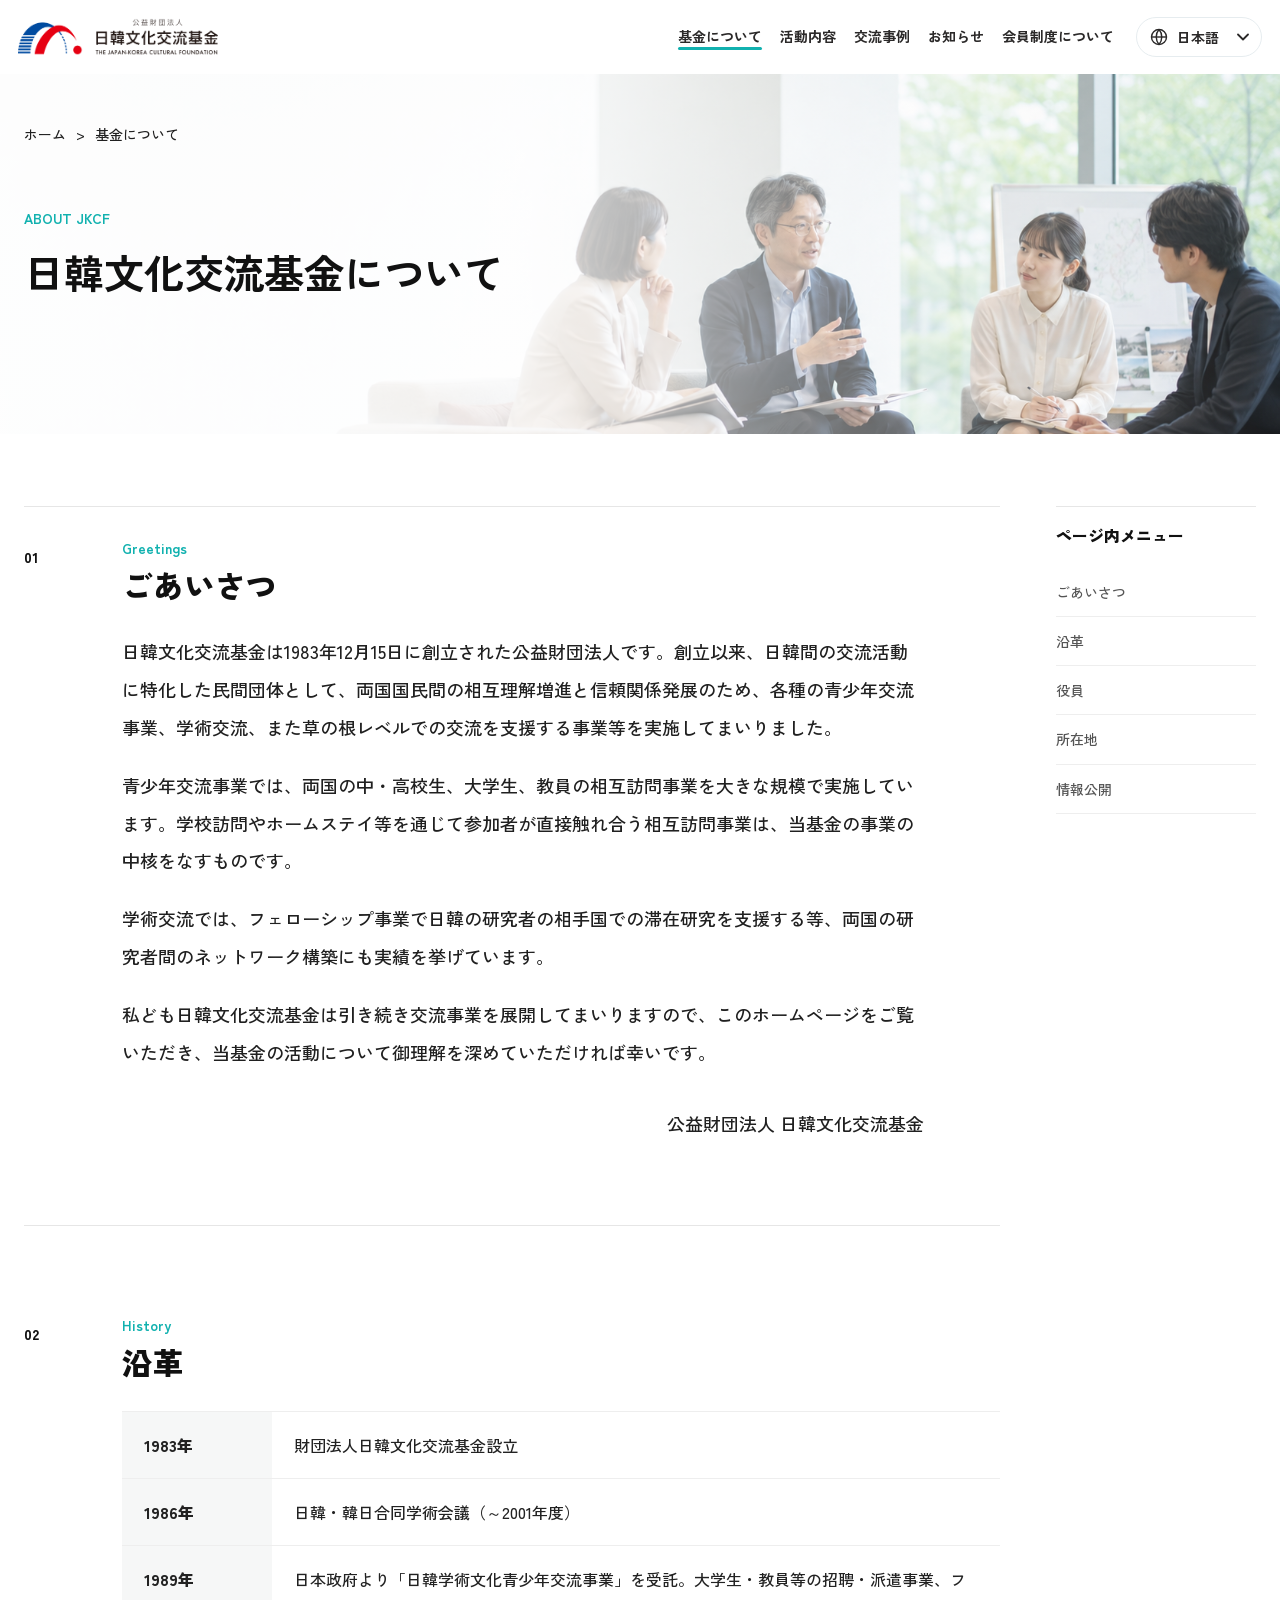
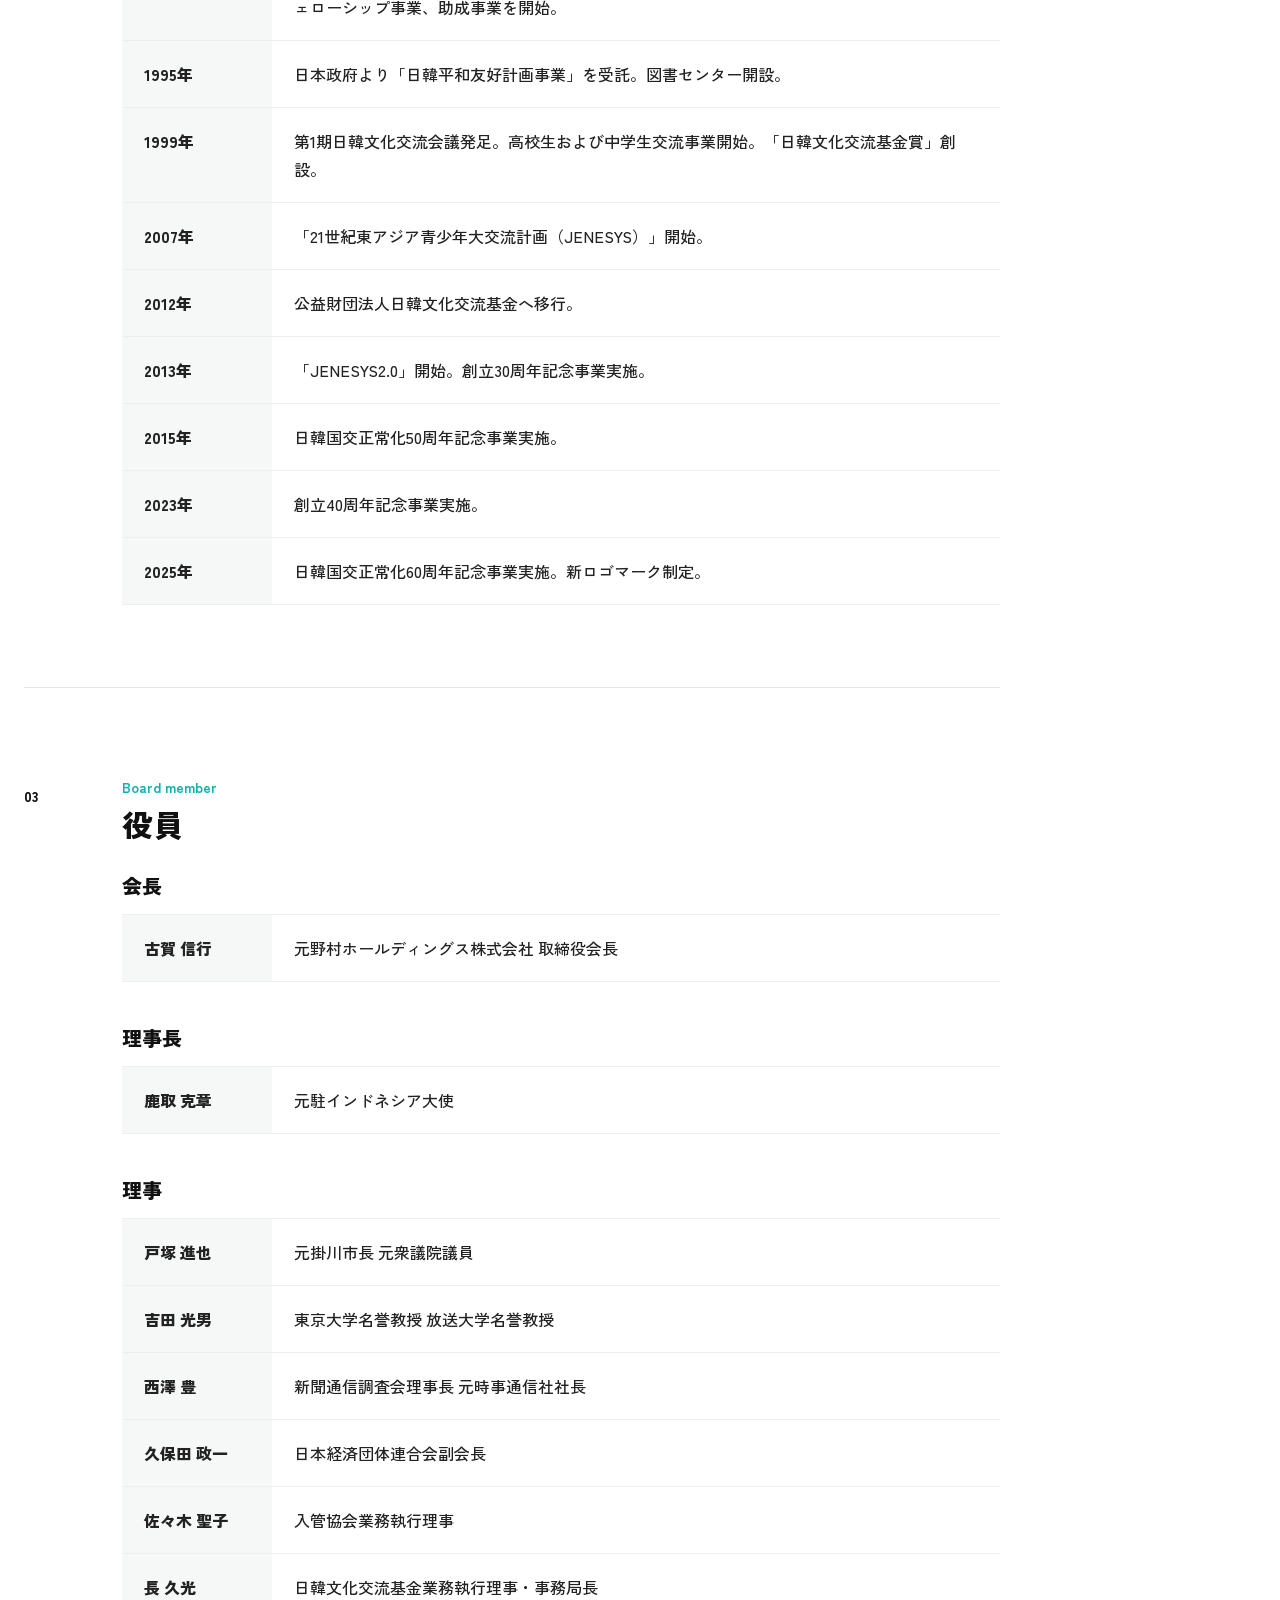
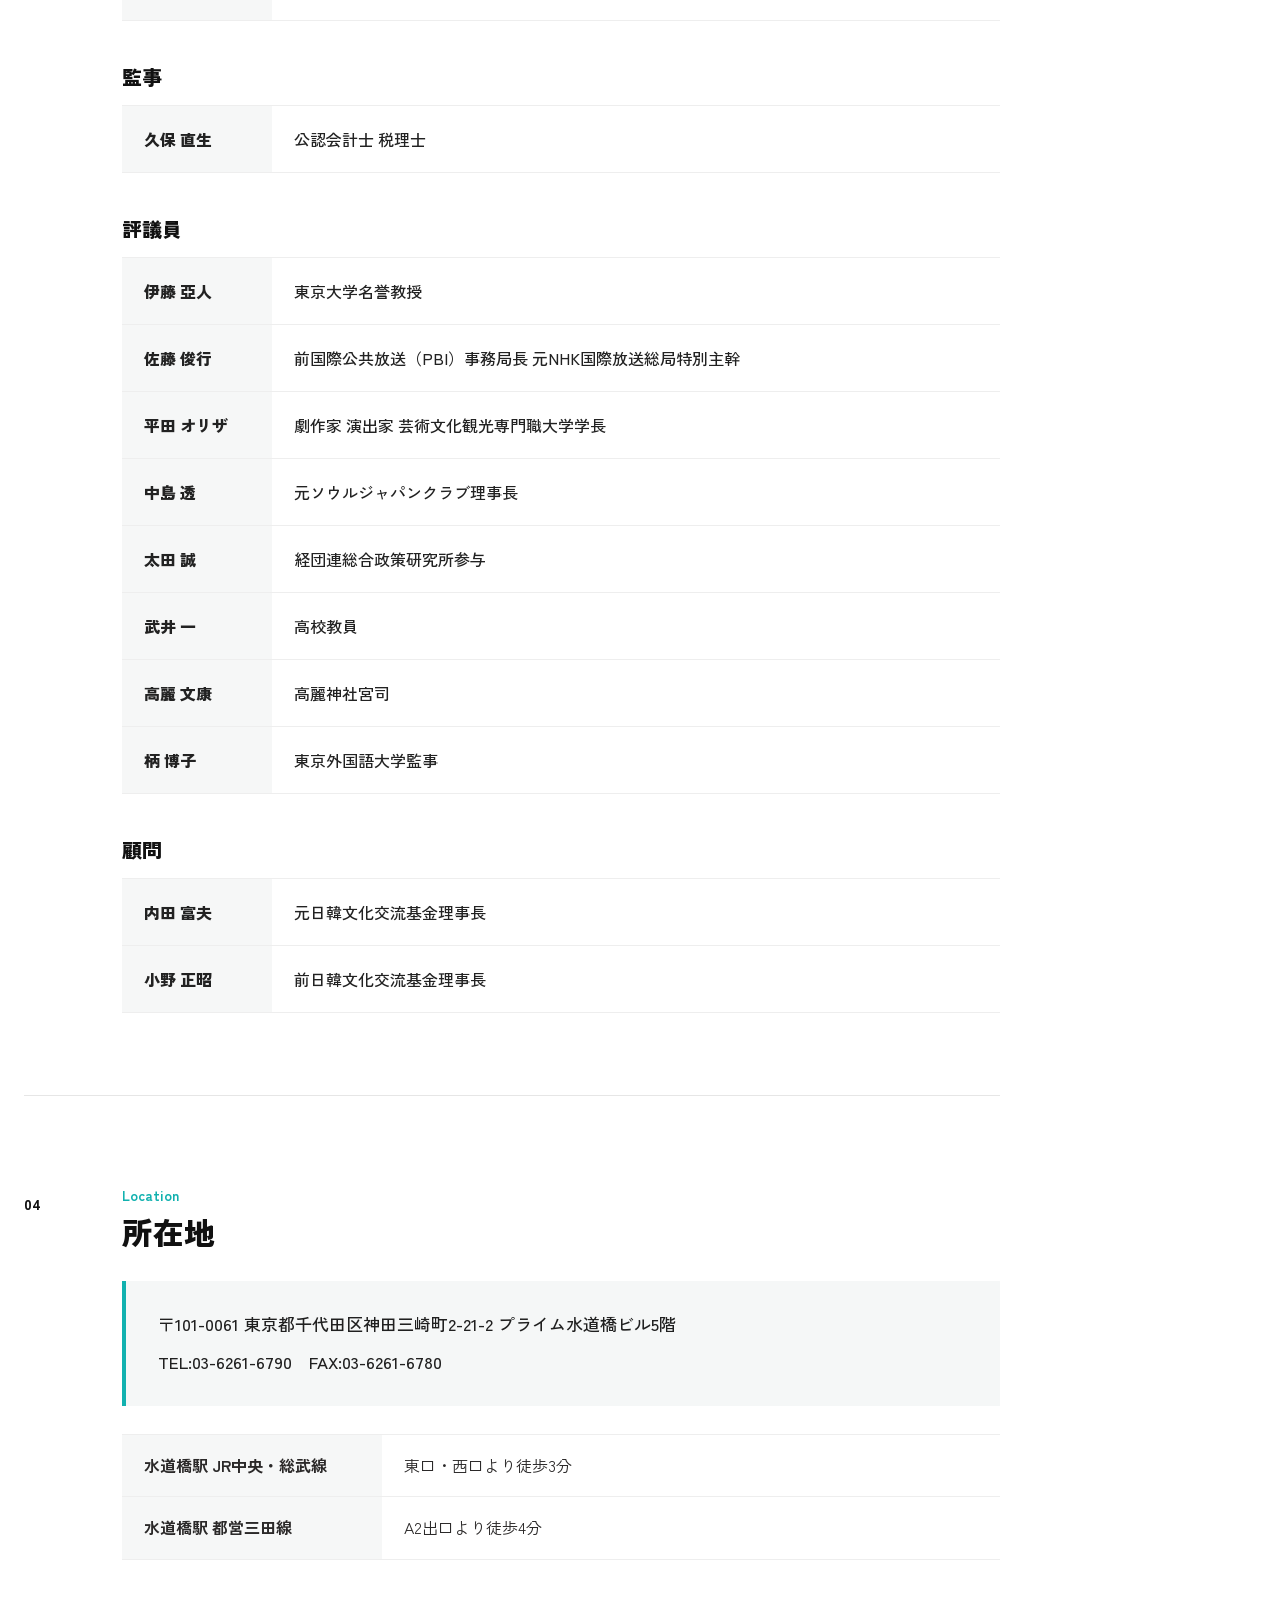
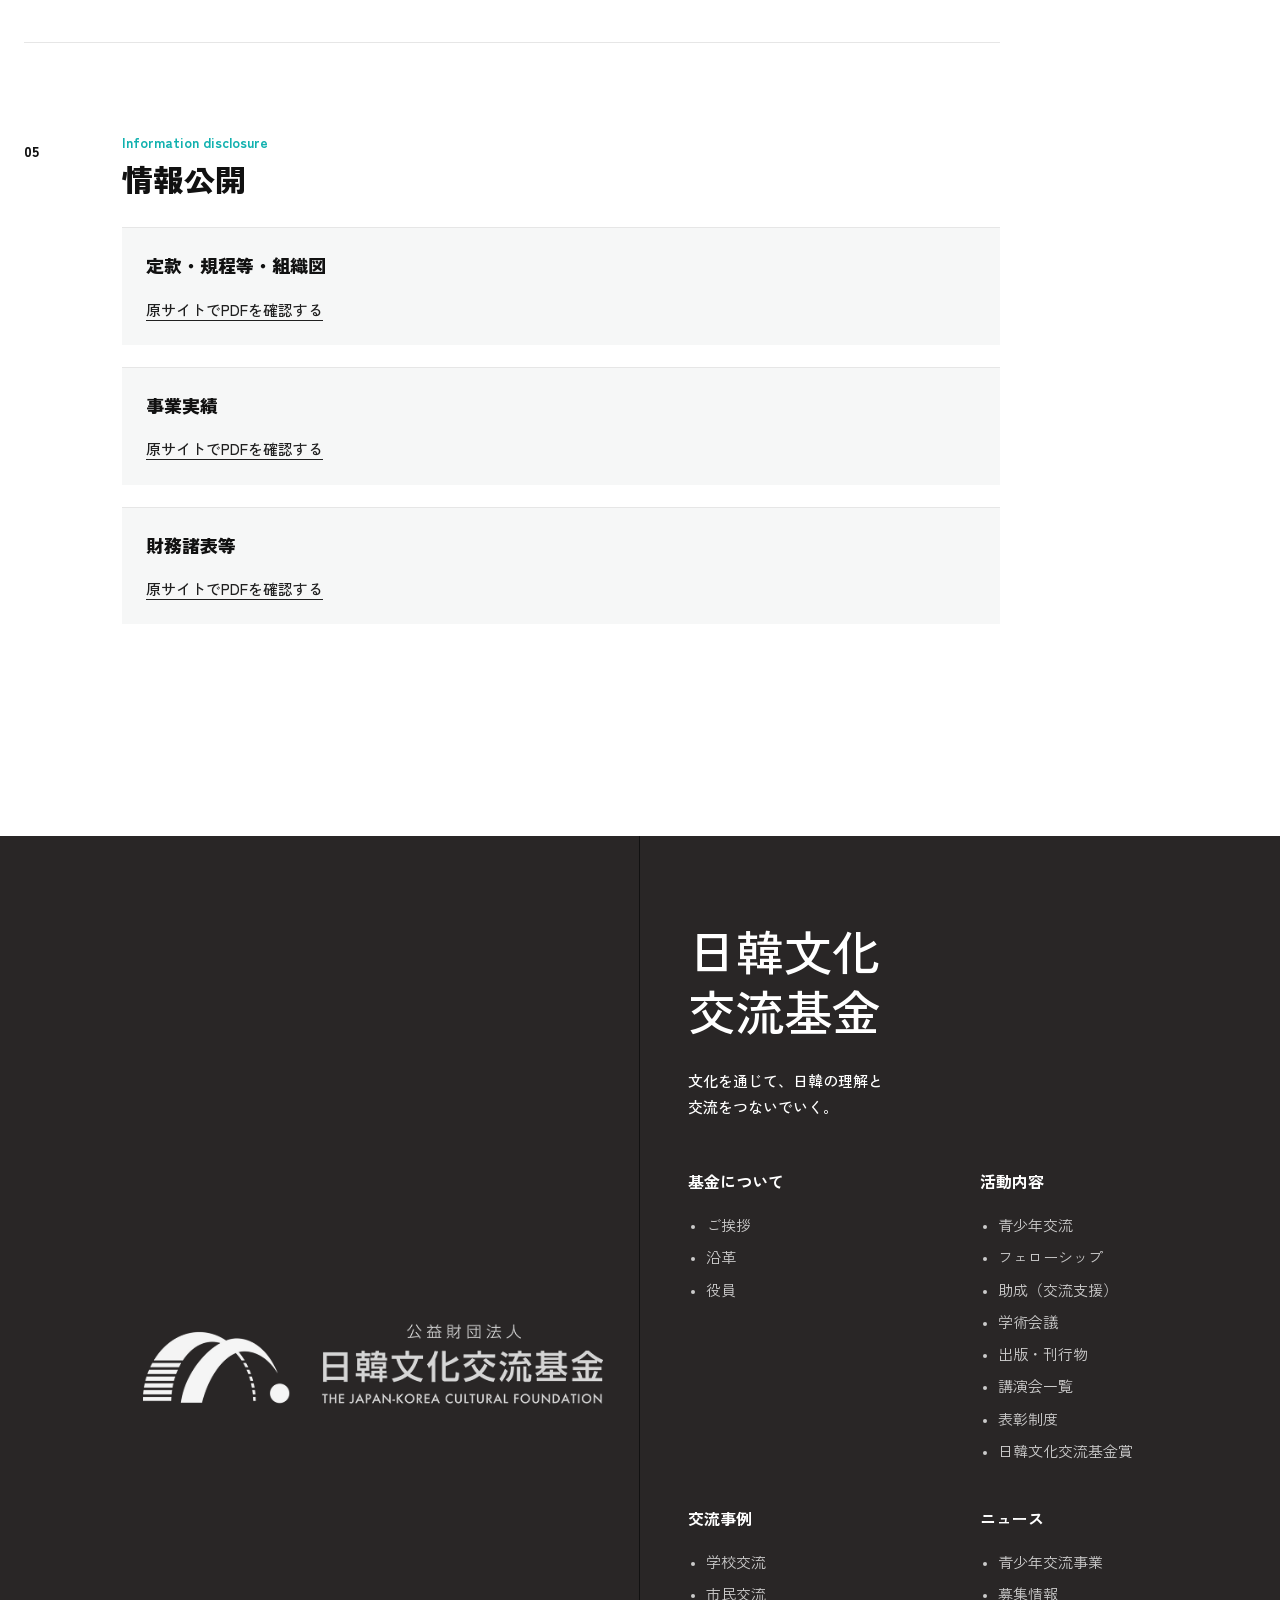
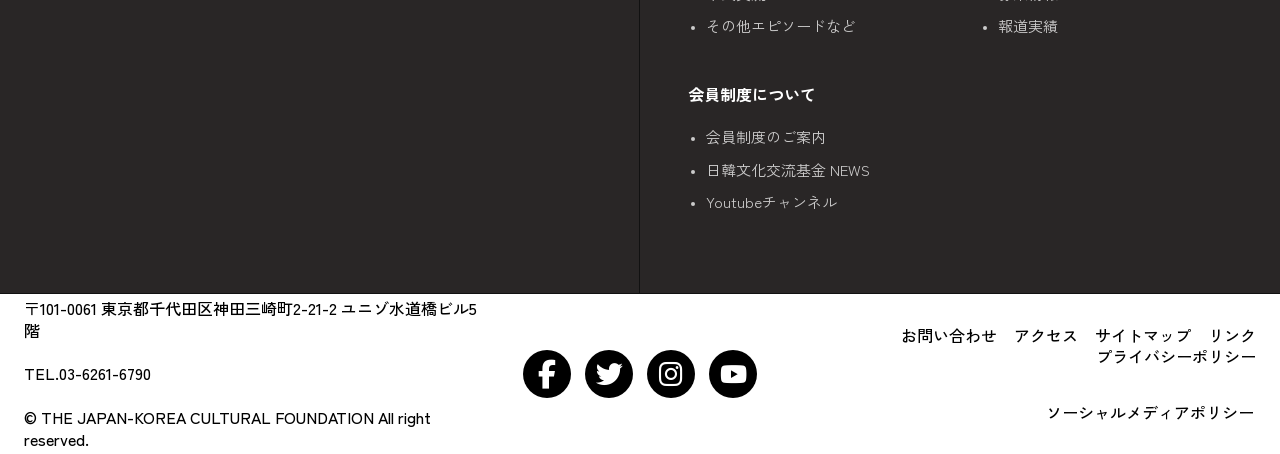
==== about.html @ 3afd39f5 "first commit" ====
﻿<!DOCTYPE html>
<html lang="ja">
<head>
  <meta charset="UTF-8">
  <meta name="viewport" content="width=device-width, initial-scale=1.0">
  <title>基金について | 日韓文化交流基金</title>

  <!-- FONT -->
  <link rel="preconnect" href="https://fonts.googleapis.com">
  <link rel="preconnect" href="https://fonts.gstatic.com" crossorigin>
  <link href="https://fonts.googleapis.com/css2?family=Zen+Kaku+Gothic+New:wght@400;500;700;900&display=swap" rel="stylesheet">
  <link rel="stylesheet" href="https://cdnjs.cloudflare.com/ajax/libs/font-awesome/6.5.2/css/all.min.css">

  <!-- ABOUT CSS -->
  <link rel="stylesheet" href="css/about.css">
</head>
<body>
  <!-- ==================== HEADER ==================== -->
  <header class="site-header">
    <div class="site-header__inner">
      <h1 class="site-header__logo">
        <a href="./index.html" aria-label="日韓文化交流基金">
          <img src="images/logo_header_pc.png" alt="日韓文化交流基金">
        </a>
      </h1>

      <nav class="site-nav" id="site-navigation" aria-label="グローバルナビゲーション">
        <div class="mobile-nav__header">
          <p class="mobile-nav__title">MENU</p>
          <div class="mobile-nav__controls">
            <button class="mobile-nav__close" type="button" aria-label="メニューを閉じる">
              <i class="fa-solid fa-xmark" aria-hidden="true"></i>
            </button>
          </div>
        </div>

        <form class="mobile-nav__search" action="./news.html" role="search">
          <input id="mobile-search" name="keyword" type="search" placeholder=" " aria-label="キーワードで検索">
          <label class="mobile-nav__search-label" for="mobile-search">
            <i class="fa-solid fa-magnifying-glass" aria-hidden="true"></i>
            <span class="mobile-nav__search-text">キーワードで検索</span>
          </label>
        </form>

        <ul class="site-nav__list">
          <li class="site-nav__item site-nav__item--has-dropdown site-nav__item--current">
            <a class="site-nav__link" href="./about.html" aria-haspopup="true" aria-expanded="false">
              <i class="site-nav__icon fa-solid fa-building-columns" aria-hidden="true"></i>
              <span data-ja="基金について" data-ko="재단 소개">基金について</span>
            </a>
            <button class="site-nav__toggle" type="button" aria-label="基金についての下層メニューを開閉" aria-expanded="true">
              <i class="fa-solid fa-chevron-down" aria-hidden="true"></i>
            </button>
            <ul class="site-nav__dropdown" aria-hidden="true">
              <li><a href="./about.html#greeting" data-ja="ご挨拶" data-ko="인사말">ご挨拶</a></li>
              <li><a href="./about.html#history" data-ja="沿革" data-ko="연혁">沿革</a></li>
              <li><a href="./about.html#member" data-ja="役員" data-ko="임원">役員</a></li>
              <li><a href="./about.html#disclosure" data-ja="情報公開" data-ko="정보 공개">情報公開</a></li>
            </ul>
          </li>
          <li class="site-nav__item site-nav__item--has-dropdown">
            <a class="site-nav__link" href="./activities.html" aria-haspopup="true" aria-expanded="false">
              <i class="site-nav__icon fa-solid fa-people-group" aria-hidden="true"></i>
              <span data-ja="活動内容" data-ko="활동 내용">活動内容</span>
            </a>
            <button class="site-nav__toggle" type="button" aria-label="活動内容の下層メニューを開閉" aria-expanded="false">
              <i class="fa-solid fa-chevron-right" aria-hidden="true"></i>
            </button>
            <ul class="site-nav__dropdown" aria-hidden="true">
              <li><a href="./activities.html#youth" data-ja="青少年交流" data-ko="청소년 교류">青少年交流</a></li>
              <li><a href="./activities.html#fellowship" data-ja="フェローシップ" data-ko="펠로십">フェローシップ</a></li>
              <li><a href="./activities.html#grant" data-ja="助成（交流支援）" data-ko="조성(교류 지원)">助成（交流支援）</a></li>
              <li><a href="./activities.html#conference" data-ja="学術会議" data-ko="학술회의">学術会議</a></li>
              <li><a href="./activities.html#publication" data-ja="出版・刊行物" data-ko="출판·간행물">出版・刊行物</a></li>
              <li><a href="./activities.html#lecture" data-ja="講演会一覧" data-ko="강연회 목록">講演会一覧</a></li>
              <li><a href="./activities.html#award" data-ja="表彰制度" data-ko="표창 제도">表彰制度</a></li>
              <li><a href="./activities.html#award" data-ja="日韓文化交流基金賞" data-ko="일한문화교류기금상">日韓文化交流基金賞</a></li>
            </ul>
          </li>
          <li class="site-nav__item site-nav__item--has-dropdown">
            <a class="site-nav__link" href="./stories.html" aria-haspopup="true" aria-expanded="false">
              <i class="site-nav__icon fa-solid fa-cube" aria-hidden="true"></i>
              <span data-ja="交流事例" data-ko="교류 사례">交流事例</span>
            </a>
            <button class="site-nav__toggle" type="button" aria-label="交流事例の下層メニューを開閉" aria-expanded="false">
              <i class="fa-solid fa-chevron-right" aria-hidden="true"></i>
            </button>
            <ul class="site-nav__dropdown" aria-hidden="true">
              <li><a href="./stories.html#school" data-ja="学校交流" data-ko="학교 교류">学校交流</a></li>
              <li><a href="./stories.html#citizen" data-ja="市民交流" data-ko="시민 교류">市民交流</a></li>
              <li><a href="./stories.html#episodes" data-ja="その他エピソードなど" data-ko="기타 에피소드">その他エピソードなど</a></li>
            </ul>
          </li>
          <li class="site-nav__item site-nav__item--has-dropdown">
            <a class="site-nav__link" href="./news.html" aria-haspopup="true" aria-expanded="false">
              <i class="site-nav__icon fa-regular fa-calendar-days" aria-hidden="true"></i>
              <span data-ja="お知らせ" data-ko="소식">お知らせ</span>
            </a>
            <button class="site-nav__toggle" type="button" aria-label="お知らせの下層メニューを開閉" aria-expanded="false">
              <i class="fa-solid fa-chevron-right" aria-hidden="true"></i>
            </button>
            <ul class="site-nav__dropdown" aria-hidden="true">
              <li><a href="./news.html#youth-program" data-ja="青少年交流事業" data-ko="청소년 교류 사업">青少年交流事業</a></li>
              <li><a href="./news.html#news" data-ja="ニュース" data-ko="뉴스">ニュース</a></li>
              <li><a href="./news.html#recruitment" data-ja="募集情報" data-ko="모집 정보">募集情報</a></li>
              <li><a href="./news.html#media" data-ja="報道実績" data-ko="보도 실적">報道実績</a></li>
            </ul>
          </li>
          <li class="site-nav__item">
            <a class="site-nav__link" href="./membership.html">
              <i class="site-nav__icon fa-solid fa-display" aria-hidden="true"></i>
              <span data-ja="会員制度について" data-ko="회원제도 안내">会員制度について</span>
              <i class="site-nav__arrow fa-solid fa-chevron-right" aria-hidden="true"></i>
            </a>
          </li>
        </ul>

        <div class="mobile-nav__actions">
          <a class="mobile-nav__action" href="./news.html">
            <i class="fa-regular fa-envelope" aria-hidden="true"></i>
            <span>お問合せ</span>
          </a>
        </div>

        <div class="mobile-nav__brand">
          <img src="images/logo_header_pc.png" alt="日韓文化交流基金">
        </div>

        <div class="mobile-nav__footer">
          <div class="mobile-nav__social">
            <a href="./index.html" aria-label="Website">
              <i class="fa-solid fa-earth-asia" aria-hidden="true"></i>
            </a>
            <button class="mobile-nav__share" type="button" aria-label="Share">
              <i class="fa-solid fa-share-nodes" aria-hidden="true"></i>
            </button>
            <a href="./news.html" aria-label="RSS">
              <i class="fa-solid fa-rss" aria-hidden="true"></i>
            </a>
          </div>
          <p class="mobile-nav__copy">&copy; JKCF 2024</p>
        </div>
      </nav>

      <div class="language-switcher">
        <button class="language-switcher__button" type="button" aria-expanded="false" aria-controls="language-menu">
          <svg class="language-switcher__icon" viewBox="0 0 24 24" aria-hidden="true" focusable="false">
            <circle cx="12" cy="12" r="9"></circle>
            <path d="M3 12h18"></path>
            <path d="M12 3c2.2 2.4 3.3 5.4 3.3 9s-1.1 6.6-3.3 9"></path>
            <path d="M12 3c-2.2 2.4-3.3 5.4-3.3 9s1.1 6.6 3.3 9"></path>
          </svg>
          <span class="language-switcher__current">日本語</span>
          <svg class="language-switcher__arrow" viewBox="0 0 12 8" aria-hidden="true" focusable="false">
            <path d="M1 1.5 6 6.5l5-5"></path>
          </svg>
        </button>
        <ul class="language-switcher__menu" id="language-menu" aria-hidden="true">
          <li><button type="button" data-lang-option="ja">日本語</button></li>
          <li><button type="button" data-lang-option="ko">한국어</button></li>
        </ul>
      </div>

      <button class="site-header__menu-button" type="button" aria-label="メニューを開く" aria-expanded="false" aria-controls="site-navigation">
        <span></span>
        <span></span>
        <span></span>
      </button>
    </div>
  </header>

  <!-- ==================== SUB VISUAL ==================== -->
  <section class="sub-visual" aria-labelledby="about-title">
    <div class="sub-visual__inner">
      <nav class="breadcrumb" aria-label="パンくずリスト">
        <ol class="breadcrumb__list">
          <li><a href="./index.html">ホーム</a></li>
          <li aria-current="page">基金について</li>
        </ol>
      </nav>
      <p class="sub-visual__label">ABOUT JKCF</p>
      <h1 class="sub-visual__title" id="about-title" data-ja="日韓文化交流基金について" data-ko="일한문화교류기금 소개">日韓文化交流基金について</h1>
    </div>
  </section>

  <!-- ==================== CONTENTS ==================== -->
  <main class="about-page">
    <div class="about-page__inner">
      <div class="about-page__content">
        <section class="about-section" id="greeting" aria-labelledby="greeting-title">
          <div class="about-section__header">
            <p class="about-section__number">01</p>
            <div>
              <p class="about-section__eyebrow">Greetings</p>
              <h2 class="about-section__title" id="greeting-title">ごあいさつ</h2>
            </div>
          </div>
          <div class="about-section__body about-text">
            <p>日韓文化交流基金は1983年12月15日に創立された公益財団法人です。創立以来、日韓間の交流活動に特化した民間団体として、両国国民間の相互理解増進と信頼関係発展のため、各種の青少年交流事業、学術交流、また草の根レベルでの交流を支援する事業等を実施してまいりました。</p>
            <p>青少年交流事業では、両国の中・高校生、大学生、教員の相互訪問事業を大きな規模で実施しています。学校訪問やホームステイ等を通じて参加者が直接触れ合う相互訪問事業は、当基金の事業の中核をなすものです。</p>
            <p>学術交流では、フェローシップ事業で日韓の研究者の相手国での滞在研究を支援する等、両国の研究者間のネットワーク構築にも実績を挙げています。</p>
            <p>私ども日韓文化交流基金は引き続き交流事業を展開してまいりますので、このホームページをご覧いただき、当基金の活動について御理解を深めていただければ幸いです。</p>
            <p class="about-text__signature">公益財団法人 日韓文化交流基金</p>
          </div>
        </section>

        <section class="about-section" id="history" aria-labelledby="history-title">
          <div class="about-section__header">
            <p class="about-section__number">02</p>
            <div>
              <p class="about-section__eyebrow">History</p>
              <h2 class="about-section__title" id="history-title">沿革</h2>
            </div>
          </div>
          <div class="about-timeline">
            <dl>
              <div><dt>1983年</dt><dd>財団法人日韓文化交流基金設立</dd></div>
              <div><dt>1986年</dt><dd>日韓・韓日合同学術会議（～2001年度）</dd></div>
              <div><dt>1989年</dt><dd>日本政府より「日韓学術文化青少年交流事業」を受託。大学生・教員等の招聘・派遣事業、フェローシップ事業、助成事業を開始。</dd></div>
              <div><dt>1995年</dt><dd>日本政府より「日韓平和友好計画事業」を受託。図書センター開設。</dd></div>
              <div><dt>1999年</dt><dd>第1期日韓文化交流会議発足。高校生および中学生交流事業開始。「日韓文化交流基金賞」創設。</dd></div>
              <div><dt>2007年</dt><dd>「21世紀東アジア青少年大交流計画（JENESYS）」開始。</dd></div>
              <div><dt>2012年</dt><dd>公益財団法人日韓文化交流基金へ移行。</dd></div>
              <div><dt>2013年</dt><dd>「JENESYS2.0」開始。創立30周年記念事業実施。</dd></div>
              <div><dt>2015年</dt><dd>日韓国交正常化50周年記念事業実施。</dd></div>
              <div><dt>2023年</dt><dd>創立40周年記念事業実施。</dd></div>
              <div><dt>2025年</dt><dd>日韓国交正常化60周年記念事業実施。新ロゴマーク制定。</dd></div>
            </dl>
          </div>
        </section>

        <section class="about-section" id="member" aria-labelledby="member-title">
          <div class="about-section__header">
            <p class="about-section__number">03</p>
            <div>
              <p class="about-section__eyebrow">Board member</p>
              <h2 class="about-section__title" id="member-title">役員</h2>
            </div>
          </div>
          <div class="member-list">
            <section class="member-group" aria-labelledby="member-chair-title">
              <h3 class="member-group__title" id="member-chair-title">会長</h3>
              <dl class="member-table"><div><dt>古賀 信行</dt><dd>元野村ホールディングス株式会社 取締役会長</dd></div></dl>
            </section>
            <section class="member-group" aria-labelledby="member-president-title">
              <h3 class="member-group__title" id="member-president-title">理事長</h3>
              <dl class="member-table"><div><dt>鹿取 克章</dt><dd>元駐インドネシア大使</dd></div></dl>
            </section>
            <section class="member-group" aria-labelledby="member-director-title">
              <h3 class="member-group__title" id="member-director-title">理事</h3>
              <dl class="member-table">
                <div><dt>戸塚 進也</dt><dd>元掛川市長 元衆議院議員</dd></div>
                <div><dt>吉田 光男</dt><dd>東京大学名誉教授 放送大学名誉教授</dd></div>
                <div><dt>西澤 豊</dt><dd>新聞通信調査会理事長 元時事通信社社長</dd></div>
                <div><dt>久保田 政一</dt><dd>日本経済団体連合会副会長</dd></div>
                <div><dt>佐々木 聖子</dt><dd>入管協会業務執行理事</dd></div>
                <div><dt>長 久光</dt><dd>日韓文化交流基金業務執行理事・事務局長</dd></div>
              </dl>
            </section>
            <section class="member-group" aria-labelledby="member-auditor-title">
              <h3 class="member-group__title" id="member-auditor-title">監事</h3>
              <dl class="member-table"><div><dt>久保 直生</dt><dd>公認会計士 税理士</dd></div></dl>
            </section>
            <section class="member-group" aria-labelledby="member-council-title">
              <h3 class="member-group__title" id="member-council-title">評議員</h3>
              <dl class="member-table">
                <div><dt>伊藤 亞人</dt><dd>東京大学名誉教授</dd></div>
                <div><dt>佐藤 俊行</dt><dd>前国際公共放送（PBI）事務局長 元NHK国際放送総局特別主幹</dd></div>
                <div><dt>平田 オリザ</dt><dd>劇作家 演出家 芸術文化観光専門職大学学長</dd></div>
                <div><dt>中島 透</dt><dd>元ソウルジャパンクラブ理事長</dd></div>
                <div><dt>太田 誠</dt><dd>経団連総合政策研究所参与</dd></div>
                <div><dt>武井 一</dt><dd>高校教員</dd></div>
                <div><dt>高麗 文康</dt><dd>高麗神社宮司</dd></div>
                <div><dt>柄 博子</dt><dd>東京外国語大学監事</dd></div>
              </dl>
            </section>
            <section class="member-group" aria-labelledby="member-adviser-title">
              <h3 class="member-group__title" id="member-adviser-title">顧問</h3>
              <dl class="member-table">
                <div><dt>内田 富夫</dt><dd>元日韓文化交流基金理事長</dd></div>
                <div><dt>小野 正昭</dt><dd>前日韓文化交流基金理事長</dd></div>
              </dl>
            </section>
          </div>
        </section>

        <section class="about-section" id="location" aria-labelledby="location-title">
          <div class="about-section__header">
            <p class="about-section__number">04</p>
            <div>
              <p class="about-section__eyebrow">Location</p>
              <h2 class="about-section__title" id="location-title">所在地</h2>
            </div>
          </div>
          <div class="location-box">
            <p>〒101-0061 東京都千代田区神田三崎町2-21-2 プライム水道橋ビル5階</p>
            <p>TEL:03-6261-6790　FAX:03-6261-6780</p>
          </div>
          <div class="station-list" aria-label="日韓文化交流基金の最寄り駅">
            <div><strong>水道橋駅 JR中央・総武線</strong><span>東口・西口より徒歩3分</span></div>
            <div><strong>水道橋駅 都営三田線</strong><span>A2出口より徒歩4分</span></div>
          </div>
        </section>

        <section class="about-section" id="disclosure" aria-labelledby="disclosure-title">
          <div class="about-section__header">
            <p class="about-section__number">05</p>
            <div>
              <p class="about-section__eyebrow">Information disclosure</p>
              <h2 class="about-section__title" id="disclosure-title">情報公開</h2>
            </div>
          </div>
          <div class="disclosure-grid">
            <section class="disclosure-card" aria-labelledby="rules-title">
              <h3 id="rules-title">定款・規程等・組織図</h3>
              <ul>
                <li><a href="https://jkcf.or.jp/about/" target="_blank" rel="noopener">原サイトでPDFを確認する</a></li>
              </ul>
            </section>
            <section class="disclosure-card" aria-labelledby="report-title">
              <h3 id="report-title">事業実績</h3>
              <ul>
                <li><a href="https://jkcf.or.jp/about/" target="_blank" rel="noopener">原サイトでPDFを確認する</a></li>
              </ul>
            </section>
            <section class="disclosure-card" aria-labelledby="finance-title">
              <h3 id="finance-title">財務諸表等</h3>
              <ul>
                <li><a href="https://jkcf.or.jp/about/" target="_blank" rel="noopener">原サイトでPDFを確認する</a></li>
              </ul>
            </section>
          </div>
        </section>
      </div>

      <aside class="page-menu" aria-label="ページ内メニュー">
        <div class="page-menu__inner">
          <p class="page-menu__title">ページ内メニュー</p>
          <nav>
            <a href="#greeting">ごあいさつ</a>
            <a href="#history">沿革</a>
            <a href="#member">役員</a>
            <a href="#location">所在地</a>
            <a href="#disclosure">情報公開</a>
          </nav>
        </div>
      </aside>
    </div>
  </main>

  <!-- ==================== FOOTER 01 ==================== -->
  <footer class="footer-primary" aria-labelledby="footer-primary-title">
    <div class="footer-primary__brand">
      <a class="footer-primary__logo" href="./index.html" aria-label="日韓文化交流基金">
        <img src="images/ft_img1.png" alt="公益財団法人 日韓文化交流基金">
      </a>
    </div>

    <div class="footer-primary__content">
      <div class="footer-primary__intro">
        <h2 class="footer-primary__title" id="footer-primary-title" data-ja="日韓文化&#10;交流基金" data-ko="일한문화&#10;교류기금">日韓文化<br>交流基金</h2>
        <p class="footer-primary__lead" data-ja="文化を通じて、日韓の理解と&#10;交流をつないでいく。" data-ko="문화를 통해 한일의 이해와&#10;교류를 이어갑니다.">文化を通じて、日韓の理解と<br>交流をつないでいく。</p>
      </div>

      <nav class="footer-primary__nav" aria-label="フッターナビゲーション">
        <div class="footer-primary__group">
          <h3 class="footer-primary__heading" data-ja="基金について" data-ko="기금 소개">基金について</h3>
          <ul class="footer-primary__list">
            <li><a href="./about.html#greeting" data-ja="ご挨拶" data-ko="인사말">ご挨拶</a></li>
            <li><a href="./about.html#history" data-ja="沿革" data-ko="연혁">沿革</a></li>
            <li><a href="./about.html#member" data-ja="役員" data-ko="임원">役員</a></li>
          </ul>
        </div>

        <div class="footer-primary__group footer-primary__group--wide">
          <h3 class="footer-primary__heading" data-ja="活動内容" data-ko="활동 내용">活動内容</h3>
          <ul class="footer-primary__list">
            <li><a href="./activities.html#youth" data-ja="青少年交流" data-ko="청소년 교류">青少年交流</a></li>
            <li><a href="./activities.html#fellowship" data-ja="フェローシップ" data-ko="펠로십">フェローシップ</a></li>
            <li><a href="./activities.html#grant" data-ja="助成（交流支援）" data-ko="조성(교류 지원)">助成（交流支援）</a></li>
            <li><a href="./activities.html#conference" data-ja="学術会議" data-ko="학술회의">学術会議</a></li>
            <li><a href="./activities.html#publication" data-ja="出版・刊行物" data-ko="출판・간행물">出版・刊行物</a></li>
            <li><a href="./activities.html#lecture" data-ja="講演会一覧" data-ko="강연회 목록">講演会一覧</a></li>
            <li><a href="./activities.html#award" data-ja="表彰制度" data-ko="표창 제도">表彰制度</a></li>
            <li><a href="./activities.html#award" data-ja="日韓文化交流基金賞" data-ko="일한문화교류기금상">日韓文化交流基金賞</a></li>
          </ul>
        </div>

        <div class="footer-primary__group">
          <h3 class="footer-primary__heading" data-ja="交流事例" data-ko="교류 사례">交流事例</h3>
          <ul class="footer-primary__list">
            <li><a href="./stories.html#school" data-ja="学校交流" data-ko="학교 교류">学校交流</a></li>
            <li><a href="./stories.html#citizen" data-ja="市民交流" data-ko="시민 교류">市民交流</a></li>
            <li><a href="./stories.html#episodes" data-ja="その他エピソードなど" data-ko="기타 에피소드 등">その他エピソードなど</a></li>
          </ul>
        </div>

        <div class="footer-primary__group">
          <h3 class="footer-primary__heading" data-ja="ニュース" data-ko="소식">ニュース</h3>
          <ul class="footer-primary__list">
            <li><a href="./news.html#youth-program" data-ja="青少年交流事業" data-ko="청소년 교류 사업">青少年交流事業</a></li>
            <li><a href="./news.html#recruitment" data-ja="募集情報" data-ko="모집 정보">募集情報</a></li>
            <li><a href="./news.html#media" data-ja="報道実績" data-ko="보도 실적">報道実績</a></li>
          </ul>
        </div>

        <div class="footer-primary__group">
          <h3 class="footer-primary__heading" data-ja="会員制度について" data-ko="회원제도 안내">会員制度について</h3>
          <ul class="footer-primary__list">
            <li><a href="./membership.html" data-ja="会員制度のご案内" data-ko="회원제도 안내">会員制度のご案内</a></li>
            <li><a href="./news.html#news" data-ja="日韓文化交流基金 NEWS" data-ko="일한문화교류기금 NEWS">日韓文化交流基金 NEWS</a></li>
            <li><a href="./membership.html#youtube" data-ja="Youtubeチャンネル" data-ko="Youtube 채널">Youtubeチャンネル</a></li>
          </ul>
        </div>
      </nav>
    </div>
  </footer>

  <!-- ==================== FOOTER 02 ==================== -->
  <div class="footer-secondary">
    <div class="footer-secondary__inner">
      <div class="footer-secondary__info">
        <p>〒101-0061 東京都千代田区神田三崎町2-21-2 ユニゾ水道橋ビル5階</p>
        <p>TEL.03-6261-6790</p>
        <p>&copy; THE JAPAN-KOREA CULTURAL FOUNDATION All right reserved.</p>
      </div>

      <ul class="footer-secondary__social" aria-label="ソーシャルメディア">
        <li><span aria-label="Facebook"><i class="fa-brands fa-facebook-f" aria-hidden="true"></i></span></li>
        <li><span aria-label="Twitter"><i class="fa-brands fa-twitter" aria-hidden="true"></i></span></li>
        <li><span aria-label="Instagram"><i class="fa-brands fa-instagram" aria-hidden="true"></i></span></li>
        <li><span aria-label="YouTube"><i class="fa-brands fa-youtube" aria-hidden="true"></i></span></li>
      </ul>

      <div class="footer-secondary__links" aria-label="フッターリンク">
        <p>
          <span>お問い合わせ</span>
          <span>アクセス</span>
          <span>サイトマップ</span>
          <span>リンク</span>
          <span>プライバシーポリシー</span>
        </p>
        <p>ソーシャルメディアポリシー</p>
      </div>
    </div>
  </div>

  <!-- SUBPAGE JAVASCRIPT -->
  <script src="js/subpage.js"></script>
</body>
</html>
---- css/about.css ----
/* ==================== ROOT ==================== */
:root {
  --color-white: #ffffff;
  --color-green: #11b1af;
  --color-blue: #0b7ac6;
  --color-text: #2b2929;
  --color-border: #e6ecef;
  --color-muted: #6f7678;
  --font-family-base: "Zen Kaku Gothic New", sans-serif;
  --header-height: 78px;
  --header-height-scrolled: 64px;
  --inner-width: 1500px;
}

/* ==================== BASE ==================== */
* {
  box-sizing: border-box;
}

html {
  font-family: var(--font-family-base);
  color: var(--color-text);
  background: var(--color-white);
}

body {
  min-width: 320px;
  margin: 0;
  padding-top: var(--header-height);
  font-family: var(--font-family-base);
  color: var(--color-text);
}

a {
  color: inherit;
  text-decoration: none;
}

button {
  font: inherit;
}

img {
  display: block;
  max-width: 100%;
}

/* ==================== HEADER ==================== */
.site-header {
  position: fixed;
  top: 0;
  z-index: 100;
  width: 100%;
  background: transparent;
  border-bottom: 1px solid transparent;
  transition: background 0.24s ease, border-color 0.24s ease, box-shadow 0.24s ease;
}

.site-header.is-scrolled,
.site-header.is-menu-active {
  background: var(--color-white);
  border-bottom-color: var(--color-border);
  box-shadow: 0 8px 22px rgba(43, 41, 41, 0.06);
}

.site-header__inner {
  display: flex;
  align-items: center;
  justify-content: space-between;
  width: min(100% - 48px, var(--inner-width));
  min-height: var(--header-height);
  margin: 0 auto;
  gap: 32px;
  transition: min-height 0.24s ease;
}

.site-header.is-scrolled .site-header__inner,
.site-header.is-menu-active .site-header__inner {
  min-height: var(--header-height-scrolled);
}

.site-header__logo {
  flex: 0 0 auto;
  margin: 0;
}

.site-header__logo a {
  display: block;
}

.site-header__logo img {
  width: 220px;
  height: auto;
  transition: width 0.24s ease;
}

.site-header.is-scrolled .site-header__logo img,
.site-header.is-menu-active .site-header__logo img {
  width: 200px;
}

.site-nav {
  flex: 1 1 auto;
}

.site-nav__list {
  display: flex;
  align-items: center;
  justify-content: flex-end;
  gap: clamp(18px, 2vw, 36px);
  margin: 0;
  padding: 0;
  list-style: none;
}

.site-nav__item {
  position: relative;
}

.site-nav__link {
  position: relative;
  display: inline-flex;
  align-items: center;
  min-height: var(--header-height);
  color: var(--color-text);
  font-size: 16px;
  font-weight: 700;
  line-height: 1.4;
  white-space: nowrap;
  transition: min-height 0.24s ease;
}

.site-header.is-scrolled .site-nav__link,
.site-header.is-menu-active .site-nav__link {
  min-height: var(--header-height-scrolled);
}

.site-nav__icon,
.site-nav__arrow,
.site-nav__toggle,
.mobile-nav__header,
.mobile-nav__search,
.mobile-nav__actions,
.mobile-nav__brand,
.mobile-nav__footer {
  display: none;
}

.site-nav__item--current > .site-nav__link::after,
.site-nav__link:hover::after,
.site-nav__link:focus-visible::after {
  position: absolute;
  right: 0;
  bottom: 24px;
  left: 0;
  height: 3px;
  content: "";
  background: var(--color-green);
  border-radius: 999px;
}

.site-nav__link:focus-visible,
.site-nav__dropdown a:focus-visible,
.language-switcher__button:focus-visible,
.language-switcher__menu button:focus-visible {
  outline: 2px solid var(--color-blue);
  outline-offset: 4px;
}

.site-nav__dropdown {
  position: absolute;
  top: calc(100% - 10px);
  left: 50%;
  min-width: 210px;
  margin: 0;
  padding: 14px 0;
  list-style: none;
  pointer-events: none;
  visibility: hidden;
  background: var(--color-white);
  border: 1px solid var(--color-border);
  border-radius: 6px;
  box-shadow: 0 10px 24px rgba(43, 41, 41, 0.08);
  opacity: 0;
  transform: translate(-50%, 8px);
  transition: opacity 0.16s ease, transform 0.16s ease, visibility 0.16s ease;
}

.site-nav__item.is-open .site-nav__dropdown,
.site-nav__item:hover .site-nav__dropdown,
.site-nav__item:focus-within .site-nav__dropdown {
  pointer-events: auto;
  visibility: visible;
  opacity: 1;
  transform: translate(-50%, 0);
}

.site-nav__dropdown a {
  display: block;
  padding: 9px 20px;
  color: var(--color-text);
  font-size: 15px;
  font-weight: 500;
  line-height: 1.5;
  white-space: nowrap;
}

.site-nav__dropdown a:hover,
.site-nav__dropdown a:focus-visible {
  color: var(--color-green);
  background: rgba(17, 177, 175, 0.08);
}

.language-switcher {
  position: relative;
  flex: 0 0 auto;
}

.language-switcher__button {
  display: inline-flex;
  align-items: center;
  min-height: 44px;
  gap: 8px;
  padding: 0 15px;
  color: var(--color-text);
  cursor: pointer;
  background: var(--color-white);
  border: 1px solid var(--color-border);
  border-radius: 999px;
}

.language-switcher__icon {
  width: 20px;
  height: 20px;
  fill: none;
  stroke: currentColor;
  stroke-width: 1.7;
}

.language-switcher__arrow {
  width: 12px;
  height: 8px;
  fill: none;
  stroke: currentColor;
  stroke-linecap: round;
  stroke-linejoin: round;
  stroke-width: 1.8;
}

.language-switcher__current {
  min-width: 52px;
  font-size: 14px;
  font-weight: 700;
  text-align: left;
}

.language-switcher__menu {
  position: absolute;
  top: calc(100% + 10px);
  right: 0;
  min-width: 130px;
  margin: 0;
  padding: 8px;
  list-style: none;
  pointer-events: none;
  visibility: hidden;
  background: var(--color-white);
  border: 1px solid var(--color-border);
  border-radius: 6px;
  box-shadow: 0 10px 24px rgba(43, 41, 41, 0.08);
  opacity: 0;
  transform: translateY(6px);
  transition: opacity 0.16s ease, transform 0.16s ease, visibility 0.16s ease;
}

.language-switcher.is-open .language-switcher__menu {
  pointer-events: auto;
  visibility: visible;
  opacity: 1;
  transform: translateY(0);
}

.language-switcher__menu button {
  display: block;
  width: 100%;
  padding: 8px 10px;
  color: var(--color-text);
  font-size: 14px;
  font-weight: 500;
  text-align: left;
  cursor: pointer;
  background: transparent;
  border: 0;
  border-radius: 4px;
}

.language-switcher__menu button:hover,
.language-switcher__menu button[aria-current="true"] {
  color: var(--color-green);
  background: rgba(17, 177, 175, 0.08);
}

.site-header__menu-button {
  display: none;
  flex: 0 0 auto;
  align-items: center;
  justify-content: center;
  width: 46px;
  height: 46px;
  padding: 0;
  cursor: pointer;
  background: var(--color-white);
  border: 1px solid var(--color-border);
  border-radius: 50%;
}

.site-header__menu-button span {
  position: absolute;
  width: 20px;
  height: 2px;
  background: var(--color-text);
  border-radius: 999px;
  transition: transform 0.18s ease, opacity 0.18s ease;
}

.site-header__menu-button span:nth-child(1) {
  transform: translateY(-7px);
}

.site-header__menu-button span:nth-child(3) {
  transform: translateY(7px);
}

.site-header__menu-button[aria-expanded="true"] span:nth-child(1) {
  transform: rotate(45deg);
}

.site-header__menu-button[aria-expanded="true"] span:nth-child(2) {
  opacity: 0;
}

.site-header__menu-button[aria-expanded="true"] span:nth-child(3) {
  transform: rotate(-45deg);
}

/* ==================== SUB VISUAL ==================== */
.sub-visual {
  position: relative;
  overflow: hidden;
  background:
    linear-gradient(90deg, rgba(255, 255, 255, 0.96) 0%, rgba(255, 255, 255, 0.88) 39%, rgba(255, 255, 255, 0.48) 62%, rgba(255, 255, 255, 0.08) 100%),
    url("../images/hero-02.png") right center / cover no-repeat;
}

.sub-visual__inner {
  position: relative;
  z-index: 1;
  width: min(100% - 48px, 1500px);
  min-height: 360px;
  margin: 0 auto;
  padding: 50px 0 64px;
}

.breadcrumb__list {
  display: flex;
  flex-wrap: wrap;
  align-items: center;
  gap: 10px;
  margin: 0;
  padding: 0;
  color: #202020;
  font-size: 14px;
  font-weight: 500;
  list-style: none;
}

.breadcrumb__list li:not(:last-child)::after {
  display: inline-block;
  margin-left: 10px;
  content: ">";
}

.breadcrumb__list a:hover {
  color: var(--color-green);
}

.sub-visual__label {
  margin: 64px 0 18px;
  color: var(--color-green);
  font-size: 14px;
  font-weight: 600;
  letter-spacing: 0;
}

.sub-visual__title {
  margin: 0;
  color: #111111;
  font-size: clamp(38px, 3.15vw, 58px);
  font-weight: 700;
  line-height: 1.28;
  letter-spacing: 0;
}

/* ==================== CONTENTS ==================== */
.about-page {
  background: var(--color-white);
}

.about-page__inner {
  display: grid;
  grid-template-columns: minmax(0, 980px) 220px;
  width: min(100% - 48px, 1500px);
  margin: 0 auto;
  padding: 72px 0 130px;
  gap: clamp(72px, 7vw, 128px);
}

.about-page__content {
  min-width: 0;
}

.about-section {
  scroll-margin-top: calc(var(--header-height-scrolled) + 28px);
  padding: 0 0 82px;
  border-top: 1px solid #e6e6e6;
}

.about-section + .about-section {
  padding-top: 58px;
}

.about-section__header {
  display: grid;
  grid-template-columns: 64px minmax(0, 1fr);
  align-items: start;
  padding: 34px 0 28px;
  gap: 34px;
}

.about-section__number {
  margin: 9px 0 0;
  color: #111111;
  font-size: 14px;
  font-weight: 900;
  line-height: 1;
}

.about-section__eyebrow {
  margin: 0 0 9px;
  color: var(--color-green);
  font-size: 14px;
  font-weight: 700;
  line-height: 1;
}

.about-section__title {
  margin: 0;
  color: #111111;
  font-size: clamp(30px, 2.4vw, 42px);
  font-weight: 900;
  line-height: 1.35;
  letter-spacing: 0;
}

.about-text {
  max-width: 900px;
  padding-left: 98px;
}

.about-text p {
  margin: 0;
  color: #202020;
  font-size: 18px;
  font-weight: 500;
  line-height: 2.1;
  letter-spacing: 0;
}

.about-text p + p {
  margin-top: 20px;
}

.about-text__signature {
  padding-top: 14px;
  font-weight: 700;
  text-align: right;
}

.about-timeline {
  padding-left: 98px;
}

.about-timeline dl,
.member-table {
  margin: 0;
}

.about-timeline div,
.member-table div {
  display: grid;
  grid-template-columns: 150px minmax(0, 1fr);
  border-top: 1px solid #eeeeee;
}

.about-timeline div:last-child,
.member-table div:last-child {
  border-bottom: 1px solid #eeeeee;
}

.about-timeline dt,
.about-timeline dd,
.member-table dt,
.member-table dd {
  margin: 0;
  padding: 19px 22px;
  color: #222222;
  font-size: 16px;
  line-height: 1.75;
}

.about-timeline dt,
.member-table dt {
  font-weight: 900;
  background: #f6f7f7;
}

.about-timeline dd,
.member-table dd {
  font-weight: 500;
}

.member-list {
  display: grid;
  padding-left: 98px;
  gap: 42px;
}

.member-group__title {
  margin: 0 0 14px;
  color: #111111;
  font-size: 20px;
  font-weight: 900;
  line-height: 1.4;
}

.location-box {
  margin-left: 98px;
  padding: 28px 32px;
  background: #f5f7f7;
  border-left: 4px solid var(--color-green);
}

.location-box p {
  margin: 0;
  color: #202020;
  font-size: 17px;
  font-weight: 500;
  line-height: 1.8;
}

.location-box p + p {
  margin-top: 8px;
}

.station-list {
  display: grid;
  margin: 28px 0 0 98px;
  border-top: 1px solid #eeeeee;
}

.station-list div {
  display: grid;
  grid-template-columns: 260px minmax(0, 1fr);
  border-bottom: 1px solid #eeeeee;
}

.station-list strong,
.station-list span {
  padding: 18px 22px;
  font-size: 16px;
  line-height: 1.6;
}

.station-list strong {
  background: #f6f7f7;
}

.disclosure-grid {
  display: grid;
  grid-template-columns: repeat(3, minmax(0, 1fr));
  padding-left: 98px;
  gap: 22px;
}

.disclosure-card {
  min-width: 0;
  padding: 24px;
  background: #f6f7f7;
  border-top: 1px solid #e6e6e6;
}

.disclosure-card h3 {
  margin: 0 0 18px;
  color: #111111;
  font-size: 18px;
  font-weight: 900;
  line-height: 1.45;
}

.disclosure-card ul {
  display: grid;
  gap: 12px;
  margin: 0;
  padding: 0;
  list-style: none;
}

.disclosure-card a {
  color: #202020;
  font-size: 15px;
  font-weight: 500;
  line-height: 1.5;
  text-decoration: underline;
  text-underline-offset: 4px;
}

.disclosure-card a:hover {
  color: var(--color-green);
}

.page-menu {
  position: relative;
}

.page-menu__inner {
  position: sticky;
  top: calc(var(--header-height-scrolled) + 46px);
  padding-top: 18px;
  border-top: 1px solid #e6e6e6;
}

.page-menu__title {
  margin: 0 0 22px;
  color: #111111;
  font-size: 16px;
  font-weight: 900;
  line-height: 1.3;
}

.page-menu nav {
  display: grid;
}

.page-menu a {
  padding: 15px 0;
  color: #555555;
  font-size: 14px;
  font-weight: 500;
  line-height: 1.3;
  border-bottom: 1px solid #eeeeee;
}

.page-menu a:hover {
  color: var(--color-green);
}

/* ==================== FOOTER 01 ==================== */
.footer-primary {
  display: grid;
  grid-template-columns: 1fr 1fr;
  min-height: 700px;
  color: var(--color-white);
  background: #292626;
}

.footer-primary__brand {
  display: flex;
  align-items: center;
  justify-content: flex-end;
  min-width: 0;
  padding: 56px clamp(72px, 7vw, 134px) 56px 48px;
  border-right: 1px solid #111111;
}

.footer-primary__logo {
  display: block;
  width: min(100%, 520px);
}

.footer-primary__logo:focus-visible,
.footer-primary__list a:focus-visible {
  outline: 2px solid var(--color-white);
  outline-offset: 6px;
}

.footer-primary__logo img {
  width: 100%;
  height: auto;
}

.footer-primary__content {
  min-width: 0;
  padding: 70px clamp(56px, 4vw, 76px) 64px clamp(48px, 3vw, 58px);
}

.footer-primary__intro {
  display: grid;
  grid-template-columns: max-content minmax(220px, 280px);
  align-items: end;
  gap: clamp(48px, 4.6vw, 86px);
  margin-bottom: 42px;
}

.footer-primary__title {
  margin: 0;
  font-size: clamp(48px, 3.2vw, 62px);
  font-weight: 500;
  line-height: 1.25;
  letter-spacing: 0;
}

.footer-primary__lead {
  margin: 0 0 10px;
  font-size: 15px;
  font-weight: 500;
  line-height: 1.7;
  letter-spacing: 0;
}

.footer-primary__nav {
  display: grid;
  grid-template-columns: minmax(110px, 128px) minmax(170px, 190px) minmax(210px, 270px);
  gap: 34px 60px;
}

.footer-primary__heading {
  margin: 0 0 20px;
  font-size: 16px;
  font-weight: 700;
  line-height: 1.3;
  letter-spacing: 0;
}

.footer-primary__list {
  display: grid;
  gap: 8px;
  margin: 0;
  padding: 0 0 0 18px;
  color: rgba(255, 255, 255, 0.76);
}

.footer-primary__list li::marker {
  font-size: 0.7em;
}

.footer-primary__list a {
  font-size: 15px;
  font-weight: 400;
  line-height: 1.55;
  transition: color 0.18s ease;
}

.footer-primary__list a:hover {
  color: var(--color-green);
}

/* ==================== FOOTER 02 ==================== */
.footer-secondary {
  color: #000000;
  background: var(--color-white);
  border-top: 1px solid #111111;
}

.footer-secondary__inner {
  display: grid;
  grid-template-columns: minmax(0, 1fr) auto minmax(0, 1fr);
  align-items: center;
  width: min(100% - 48px, var(--inner-width));
  min-height: 160px;
  margin: 0 auto;
  gap: 56px;
}

.footer-secondary__info {
  display: grid;
  gap: 22px;
}

.footer-secondary__info p,
.footer-secondary__links p {
  margin: 0;
  font-size: 18px;
  font-weight: 500;
  line-height: 1.35;
  letter-spacing: 0;
}

.footer-secondary__social {
  display: flex;
  align-items: center;
  justify-content: center;
  gap: 14px;
  margin: 0;
  padding: 0;
  list-style: none;
}

.footer-secondary__social span,
.footer-secondary__social a {
  display: inline-flex;
  align-items: center;
  justify-content: center;
  width: 48px;
  height: 48px;
  color: var(--color-white);
  font-size: 28px;
  line-height: 1;
  background: #000000;
  border-radius: 50%;
}

.footer-secondary__links {
  display: grid;
  justify-items: end;
  gap: 34px;
  text-align: right;
}

.footer-secondary__links p:first-child {
  display: flex;
  flex-wrap: wrap;
  justify-content: flex-end;
  gap: 0 17px;
}

.footer-secondary__links span {
  white-space: nowrap;
}

.footer-secondary__links p:last-child {
  padding-right: 2px;
}

.footer-secondary__social .fa-youtube {
  font-size: 24px;
}

.footer-secondary__social .fa-facebook-f {
  font-size: 29px;
}

.footer-secondary__social .fa-twitter {
  font-size: 27px;
}

.footer-secondary__social .fa-instagram {
  font-size: 27px;
}

.footer-secondary__social .fa-youtube {
  margin-left: 1px;
}

/* ==================== RESPONSIVE ==================== */
@media (max-width: 1280px) {
  :root {
      --header-height: 74px;
      --header-height-scrolled: 62px;
    }

  .site-header__inner {
      width: min(100% - 36px, var(--inner-width));
      gap: 22px;
    }

  .site-header__logo img {
      width: 200px;
    }

  .site-nav__list {
      gap: 18px;
    }

  .site-nav__link {
      font-size: 14px;
    }

  .language-switcher__button {
      min-height: 40px;
      padding: 0 12px;
    }

  .footer-primary {
      min-height: 760px;
    }

  .footer-primary__brand {
      padding: 72px 36px;
    }

  .footer-primary__logo {
      width: min(100%, 460px);
    }

  .footer-primary__content {
      padding: 84px 48px 80px;
    }

  .footer-primary__intro {
      grid-template-columns: 1fr;
      gap: 28px;
      margin-bottom: 52px;
    }

  .footer-primary__lead {
      margin-bottom: 0;
    }

  .footer-primary__nav {
      grid-template-columns: repeat(2, minmax(0, 1fr));
      gap: 46px 40px;
    }

  .footer-secondary__inner {
      gap: 36px;
    }

  .footer-secondary__info p,
    .footer-secondary__links p {
      font-size: 16px;
    }

  .about-page__inner {
      grid-template-columns: minmax(0, 1fr) 200px;
      gap: 56px;
    }

  .disclosure-grid {
      grid-template-columns: 1fr;
    }
}

@media (max-width: 1024px) {
  :root {
      --header-height: 74px;
      --header-height-scrolled: 68px;
    }

  body.is-menu-open {
      overflow: hidden;
    }

  .site-header__inner {
      width: min(100% - 28px, var(--inner-width));
      gap: 12px;
    }

  .site-header__logo {
      margin-right: auto;
    }

  .site-header__logo img {
      width: 198px;
    }

  .site-header.is-scrolled .site-header__logo img,
    .site-header.is-menu-active .site-header__logo img {
      width: 180px;
    }

  .site-header__menu-button {
      position: relative;
      display: inline-flex;
    }

  .language-switcher {
      display: none;
    }

  .site-header__menu-button:focus-visible {
      outline: 2px solid var(--color-blue);
      outline-offset: 4px;
    }

  .site-nav {
      position: fixed;
      top: var(--header-height-scrolled);
      right: 0;
      left: 0;
      max-height: calc(100dvh - var(--header-height-scrolled));
      overflow-y: auto;
      pointer-events: none;
      visibility: hidden;
      background: var(--color-white);
      opacity: 0;
      transform: translateX(100%);
      transition: opacity 0.18s ease, transform 0.18s ease, visibility 0.18s ease;
    }

  .site-nav.is-open {
      pointer-events: auto;
      visibility: visible;
      opacity: 1;
      transform: translateX(0);
    }

  .mobile-nav__header {
      display: flex;
      align-items: center;
      justify-content: space-between;
      width: min(100% - 72px, 720px);
      margin: 0 auto;
      padding: 24px 0 18px;
      border-bottom: 1px solid var(--color-border);
    }

  .mobile-nav__title {
      margin: 0;
      color: var(--color-green);
      font-size: 20px;
      font-weight: 400;
      line-height: 1;
      letter-spacing: 0;
    }

  .mobile-nav__controls {
      display: flex;
      align-items: center;
      gap: 22px;
    }

  .mobile-nav__close {
      display: inline-flex;
      align-items: center;
      justify-content: center;
      width: 24px;
      height: 24px;
      padding: 0;
      color: var(--color-green);
      cursor: pointer;
      background: transparent;
      border: 0;
    }

  .mobile-nav__close {
      font-size: 24px;
    }

  .mobile-nav__search {
      position: relative;
      display: block;
      width: min(100% - 72px, 720px);
      margin: 17px auto 16px;
    }

  .mobile-nav__search input {
      width: 100%;
      height: 54px;
      padding: 0 18px 0 44px;
      color: var(--color-text);
      font-size: 16px;
      background: var(--color-white);
      border: 1px solid #c9cdd5;
      border-radius: 4px;
    }

  .mobile-nav__search-label {
      position: absolute;
      top: 50%;
      left: 14px;
      display: flex;
      align-items: center;
      gap: 12px;
      color: #858997;
      pointer-events: none;
      transform: translateY(-50%);
    }

  .mobile-nav__search input:focus + .mobile-nav__search-label,
    .mobile-nav__search input:not(:placeholder-shown) + .mobile-nav__search-label {
      opacity: 0;
    }

  .site-nav__list {
      display: block;
      width: min(100% - 72px, 720px);
      margin: 0 auto;
      padding: 0;
      background: #fbfbfb;
    }

  .site-nav__item {
      position: relative;
      border-bottom: 1px solid var(--color-border);
    }

  .site-nav__link {
      display: flex;
      align-items: center;
      gap: 16px;
      min-height: auto;
      padding: 24px 44px 24px 0;
      color: #28313a;
      font-size: 17px;
      font-weight: 500;
    }

  .site-nav__icon {
      display: inline-flex;
      justify-content: center;
      width: 22px;
      color: var(--color-blue);
      font-size: 19px;
    }

  .site-nav__toggle {
      position: absolute;
      top: 18px;
      right: 0;
      display: inline-flex;
      align-items: center;
      justify-content: center;
      width: 34px;
      height: 34px;
      padding: 0;
      color: #101820;
      cursor: pointer;
      background: transparent;
      border: 0;
      font-size: 16px;
    }

  .site-nav__arrow {
      display: inline-flex;
      margin-left: auto;
      color: #101820;
      font-size: 16px;
    }

  .site-nav__item--current > .site-nav__link::after,
    .site-nav__link:hover::after,
    .site-nav__link:focus-visible::after {
      display: none;
    }

  .site-nav__dropdown {
      position: static;
      display: none;
      min-width: 0;
      padding: 0 0 15px 48px;
      pointer-events: auto;
      visibility: visible;
      background: transparent;
      border: 0;
      border-radius: 0;
      box-shadow: none;
      opacity: 1;
      transform: none;
      transition: none;
    }

  .site-nav__item.is-mobile-open .site-nav__dropdown {
      display: block;
    }

  .site-nav__item.is-open .site-nav__dropdown,
    .site-nav__item:hover .site-nav__dropdown,
    .site-nav__item:focus-within .site-nav__dropdown {
      transform: none;
    }

  .site-nav__dropdown a {
      padding: 10px 0;
      color: var(--color-muted);
      font-size: 16px;
      font-weight: 400;
    }

  .site-nav__dropdown a:hover,
    .site-nav__dropdown a:focus-visible {
      background: transparent;
    }

  .mobile-nav__actions {
      display: grid;
      grid-template-columns: 1fr;
      gap: 16px;
      width: min(100% - 72px, 720px);
      margin: 32px auto 0;
    }

  .mobile-nav__action {
      display: inline-flex;
      align-items: center;
      justify-content: center;
      min-height: 52px;
      gap: 9px;
      color: var(--color-green);
      font-size: 15px;
      font-weight: 700;
      background: var(--color-white);
      border: 1px solid #cfd3da;
    }

  .mobile-nav__brand {
      display: block;
      width: min(100% - 72px, 720px);
      margin: 78px auto 74px;
      text-align: center;
    }

  .mobile-nav__brand img {
      width: 270px;
      margin: 0 auto;
    }

  .mobile-nav__footer {
      display: flex;
      align-items: center;
      justify-content: space-between;
      width: min(100% - 72px, 720px);
      margin: 0 auto;
      padding: 24px 0;
      border-top: 1px solid var(--color-border);
    }

  .mobile-nav__social {
      display: flex;
      gap: 15px;
    }

  .mobile-nav__social a,
    .mobile-nav__social button {
      display: inline-flex;
      align-items: center;
      justify-content: center;
      width: 38px;
      height: 38px;
      padding: 0;
      color: var(--color-green);
      cursor: pointer;
      background: var(--color-white);
      border: 1px solid #cfd3da;
      border-radius: 7px;
    }

  .mobile-nav__copy {
      margin: 0;
      color: #9298a4;
      font-size: 14px;
    }

  .footer-primary {
      grid-template-columns: 1fr;
      min-height: 0;
    }

  .footer-primary__brand {
      min-height: 320px;
      padding: 64px 48px;
      border-right: 0;
      border-bottom: 1px solid #111111;
    }

  .footer-primary__logo {
      width: min(100%, 520px);
    }

  .footer-primary__content {
      padding: 72px 48px 78px;
    }

  .footer-primary__title {
      font-size: 58px;
    }

  .footer-secondary__inner {
      grid-template-columns: 1fr;
      justify-items: center;
      min-height: 0;
      padding: 42px 0;
      gap: 28px;
      text-align: center;
    }

  .footer-secondary__info {
      order: 2;
      justify-items: center;
      gap: 16px;
    }

  .footer-secondary__social {
      order: 1;
    }

  .footer-secondary__links {
      order: 3;
      justify-items: center;
      gap: 16px;
      text-align: center;
    }

  .footer-secondary__links p:first-child {
      justify-content: center;
    }

  .sub-visual__inner {
      width: min(100% - 48px, 720px);
      min-height: 280px;
      padding: 44px 0 54px;
    }

  .sub-visual__label {
      margin-top: 54px;
    }

  .about-page__inner {
      grid-template-columns: 1fr;
      width: min(100% - 48px, 720px);
      padding: 60px 0 96px;
      gap: 48px;
    }

  .page-menu {
      order: -1;
    }

  .page-menu__inner {
      position: static;
      padding: 20px 0 0;
    }

  .page-menu nav {
      grid-template-columns: repeat(5, minmax(0, 1fr));
      gap: 10px;
    }

  .page-menu a {
      display: flex;
      align-items: center;
      justify-content: center;
      min-height: 44px;
      padding: 8px 10px;
      text-align: center;
      border: 1px solid #dddddd;
    }

  .about-text,
    .about-timeline,
    .member-list,
    .location-box,
    .station-list,
    .disclosure-grid {
      margin-left: 0;
      padding-left: 0;
    }

  .about-section {
      padding-bottom: 68px;
    }

  .station-list div {
      grid-template-columns: 220px minmax(0, 1fr);
    }
}

@media (max-width: 600px) {
  .site-header__inner {
      width: min(100% - 24px, var(--inner-width));
    }

  .site-header__logo img {
      width: 168px;
    }

  .language-switcher__button {
      min-height: 38px;
      padding: 0 10px;
    }

  .language-switcher__icon {
      width: 18px;
      height: 18px;
    }

  .language-switcher__current {
      min-width: 0;
      font-size: 13px;
    }

  .language-switcher__arrow {
      width: 10px;
    }

  .site-header__menu-button {
      width: 42px;
      height: 42px;
    }

  .mobile-nav__header,
    .mobile-nav__search,
    .site-nav__list,
    .mobile-nav__actions,
    .mobile-nav__brand,
    .mobile-nav__footer {
      width: calc(100% - 72px);
    }

  .footer-primary__brand {
      min-height: 230px;
      padding: 52px 28px;
    }

  .footer-primary__content {
      padding: 56px 28px 64px;
    }

  .footer-primary__intro {
      gap: 24px;
      margin-bottom: 42px;
    }

  .footer-primary__title {
      font-size: 42px;
    }

  .footer-primary__lead {
      font-size: 15px;
      line-height: 1.7;
    }

  .footer-primary__nav {
      grid-template-columns: 1fr;
      gap: 34px;
    }

  .footer-primary__heading {
      margin-bottom: 16px;
      font-size: 17px;
    }

  .footer-primary__list {
      gap: 10px;
    }

  .footer-primary__list a {
      font-size: 15px;
      line-height: 1.5;
    }

  .footer-secondary__inner {
      width: calc(100% - 40px);
      padding: 36px 0;
    }

  .footer-secondary__info p,
    .footer-secondary__links p {
      font-size: 14px;
      line-height: 1.55;
    }

  .footer-secondary__social span,
.footer-secondary__social a {
      width: 42px;
      height: 42px;
    }

  .footer-secondary__social {
      gap: 10px;
    }

  .sub-visual__inner {
      width: calc(100% - 40px);
      min-height: 230px;
      padding: 34px 0 44px;
    }

  .breadcrumb__list {
      font-size: 12px;
    }

  .sub-visual__label {
      margin: 42px 0 16px;
      font-size: 12px;
    }

  .sub-visual__title {
      font-size: 34px;
    }

  .about-page__inner {
      width: calc(100% - 40px);
      padding: 44px 0 76px;
      gap: 40px;
    }

  .page-menu nav {
      grid-template-columns: repeat(2, minmax(0, 1fr));
    }

  .about-section {
      padding-bottom: 54px;
    }

  .about-section + .about-section {
      padding-top: 40px;
    }

  .about-section__header {
      grid-template-columns: 44px minmax(0, 1fr);
      padding: 28px 0 22px;
      gap: 18px;
    }

  .about-section__number {
      font-size: 12px;
    }

  .about-section__title {
      font-size: 28px;
    }

  .about-text p {
      font-size: 16px;
      line-height: 1.9;
    }

  .about-timeline div,
    .member-table div,
    .station-list div {
      grid-template-columns: 1fr;
    }

  .about-timeline dt,
    .about-timeline dd,
    .member-table dt,
    .member-table dd,
    .station-list strong,
    .station-list span {
      padding: 14px 16px;
      font-size: 15px;
    }

  .member-list {
      gap: 32px;
    }

  .location-box {
      padding: 22px 20px;
    }

  .location-box p {
      font-size: 15px;
    }

  .disclosure-card {
      padding: 22px 20px;
    }
}

@media (max-width: 420px) {
  .site-header__inner {
      width: min(100% - 20px, var(--inner-width));
      gap: 8px;
    }

  .site-header__logo img {
      width: 142px;
    }

  .language-switcher__button {
      gap: 6px;
      padding: 0 8px;
    }

  .language-switcher__current {
      font-size: 12px;
    }

  .mobile-nav__header,
    .mobile-nav__search,
    .site-nav__list,
    .mobile-nav__actions,
    .mobile-nav__brand,
    .mobile-nav__footer {
      width: calc(100% - 36px);
    }

  .mobile-nav__brand img {
      width: 255px;
    }

  .footer-primary__brand {
      min-height: 200px;
      padding: 44px 20px;
    }

  .footer-primary__content {
      padding: 48px 20px 56px;
    }

  .footer-primary__title {
      font-size: 36px;
    }

  .sub-visual__inner,
    .about-page__inner {
      width: calc(100% - 28px);
    }

  .sub-visual__title {
      font-size: 30px;
    }

  .page-menu nav {
      grid-template-columns: 1fr;
    }

  .about-section__header {
      grid-template-columns: 1fr;
      gap: 12px;
    }

  .about-section__number {
      margin-top: 0;
    }
}
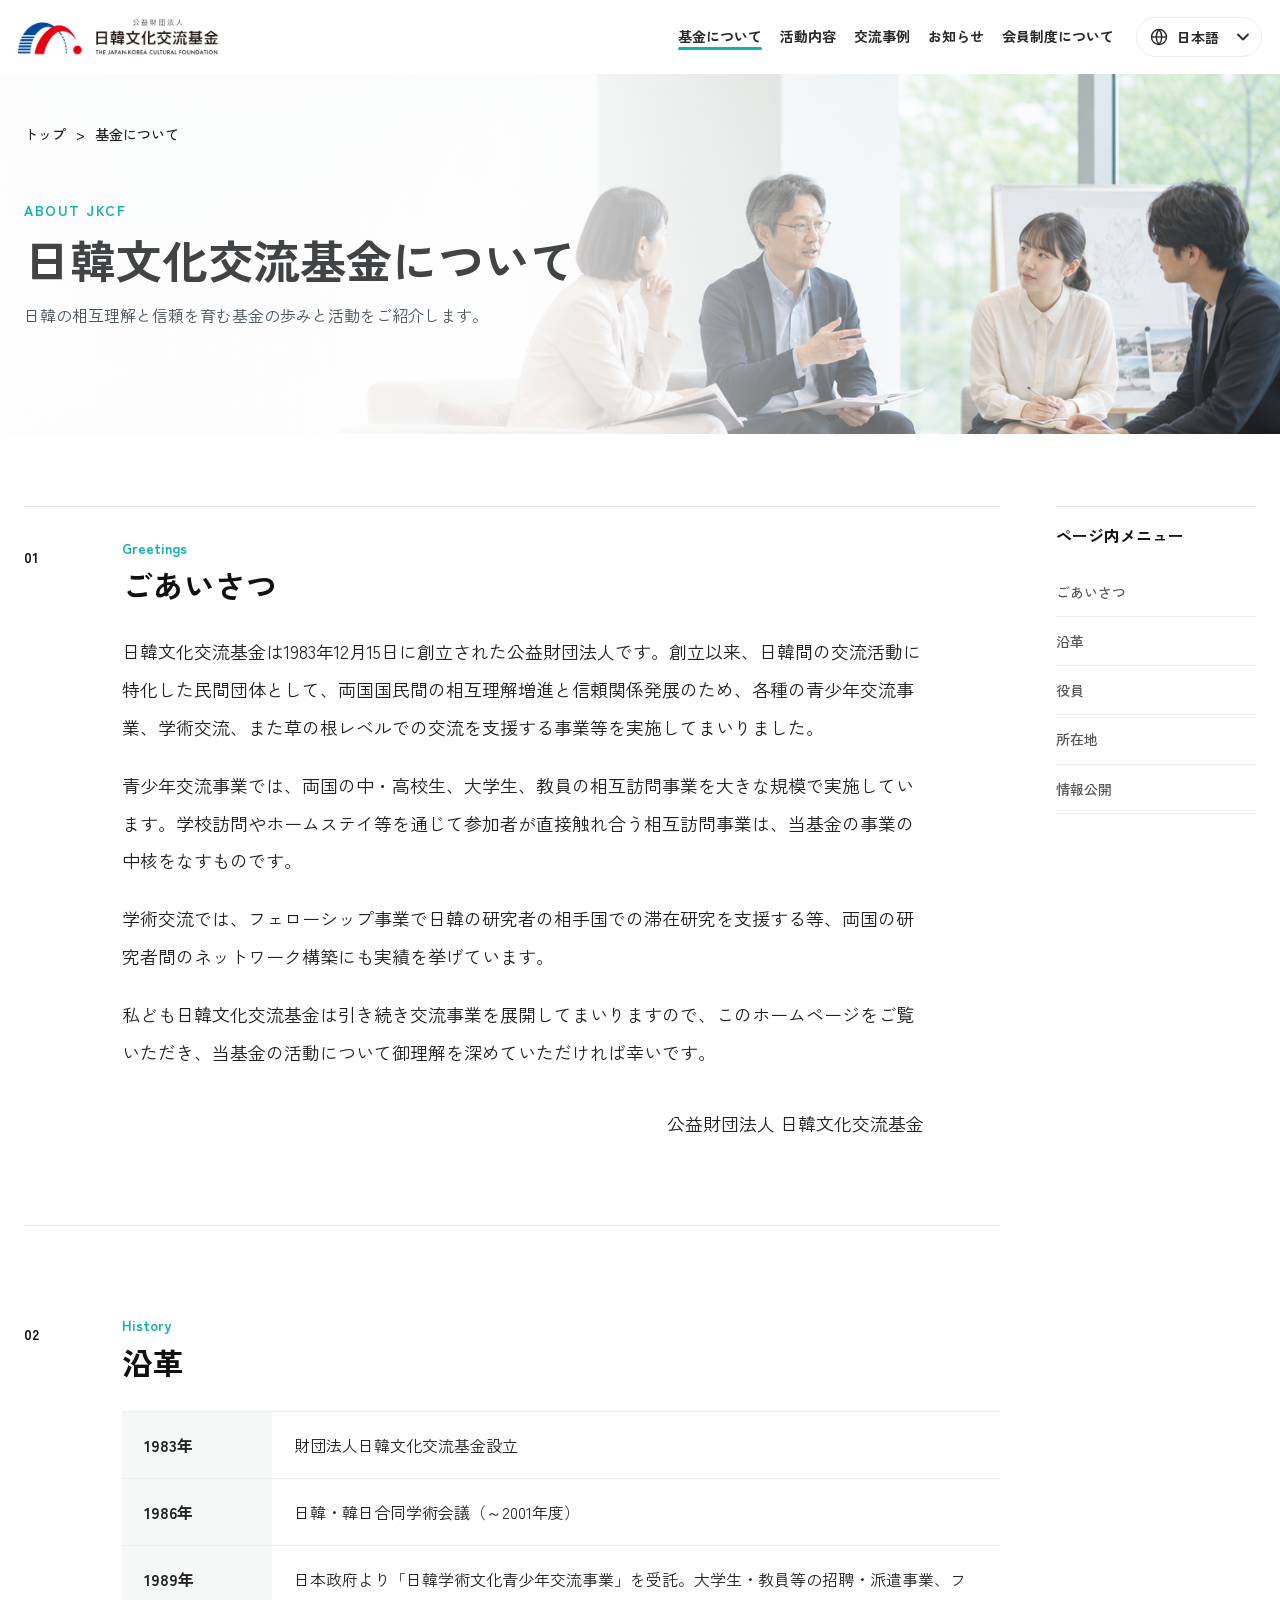
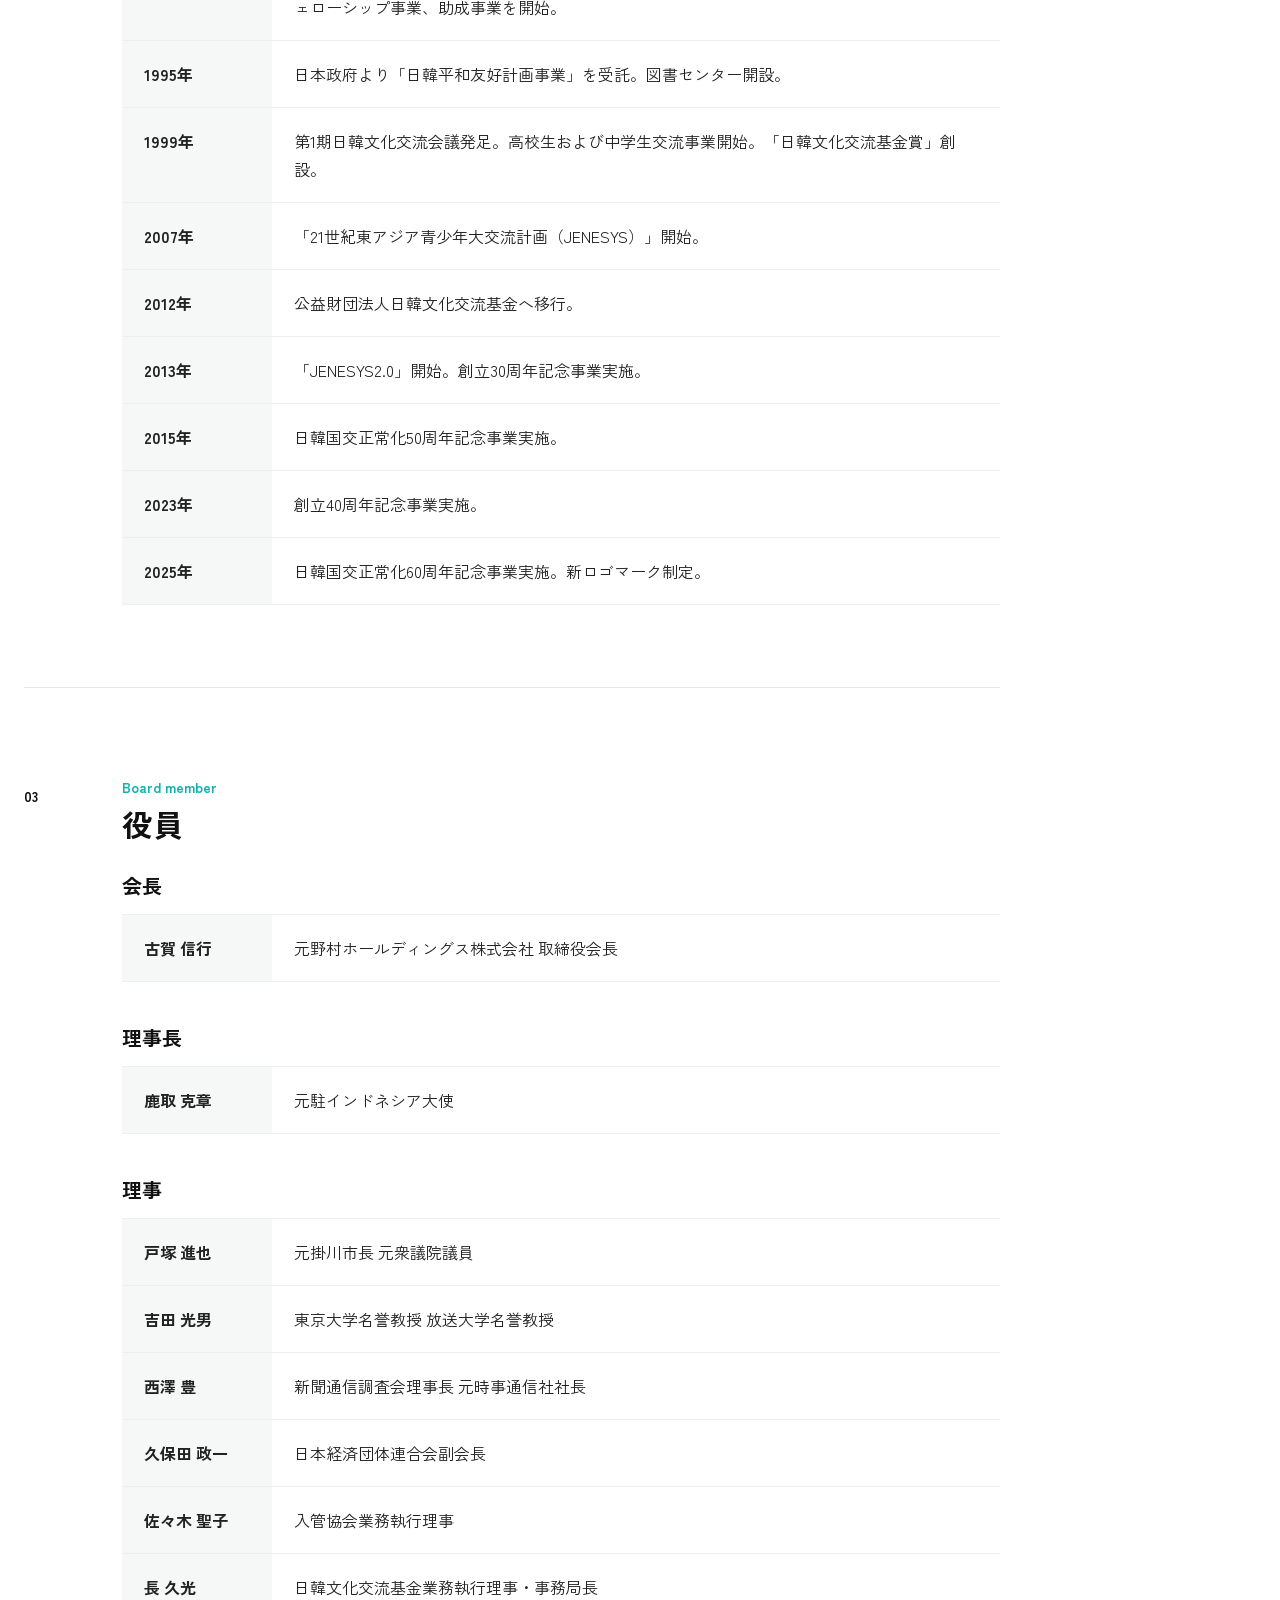
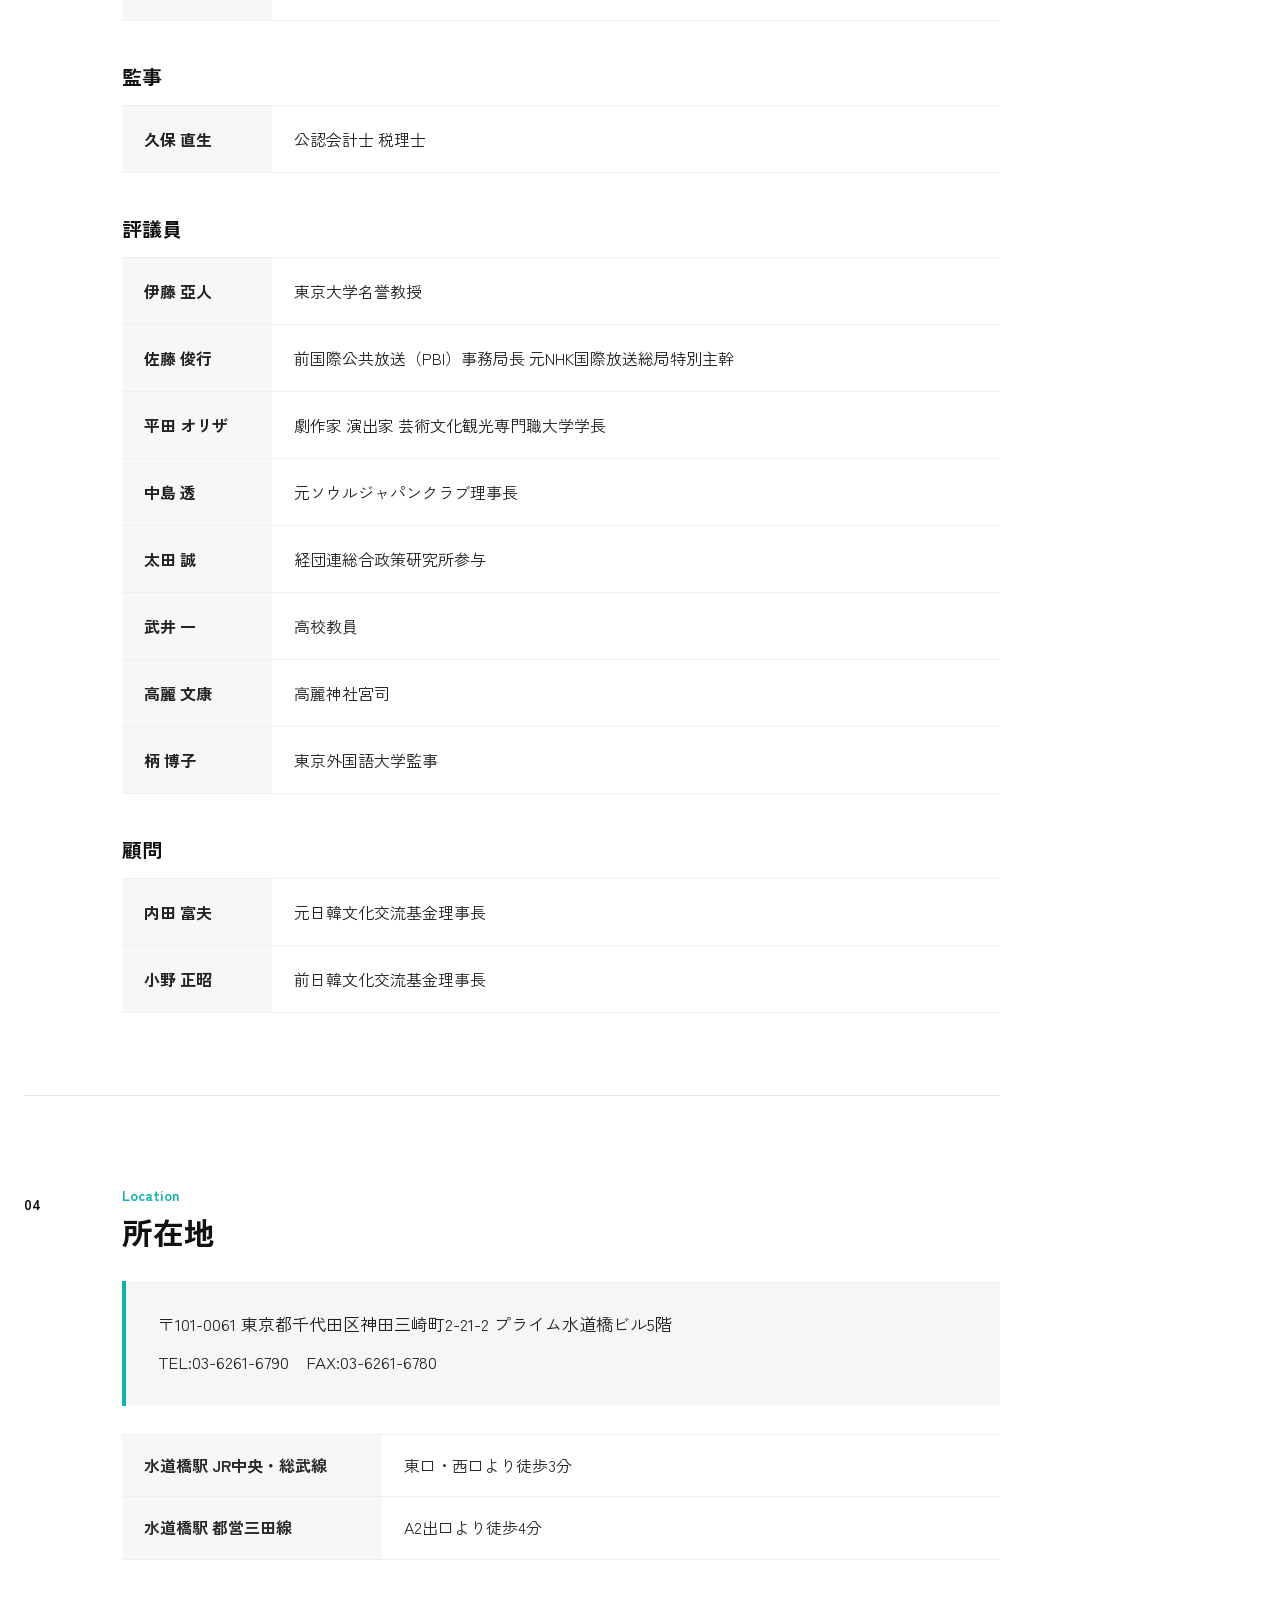
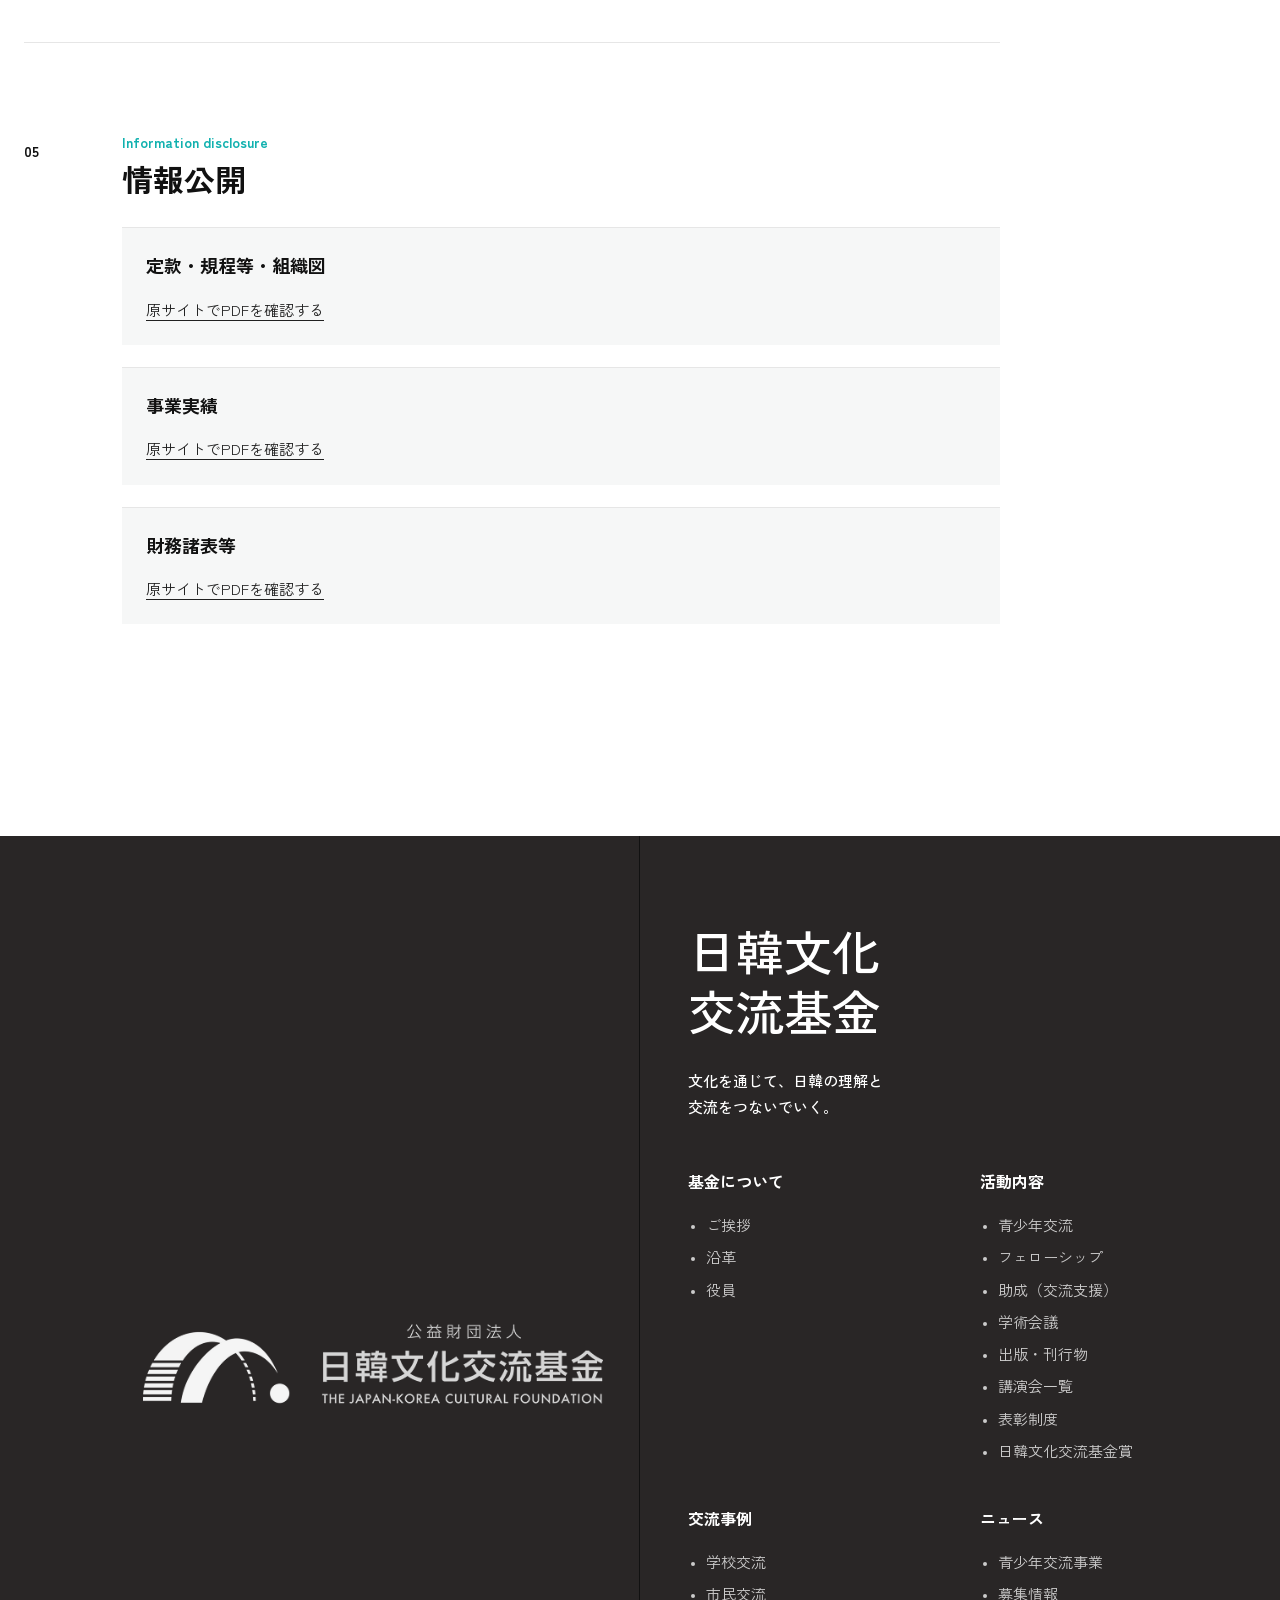
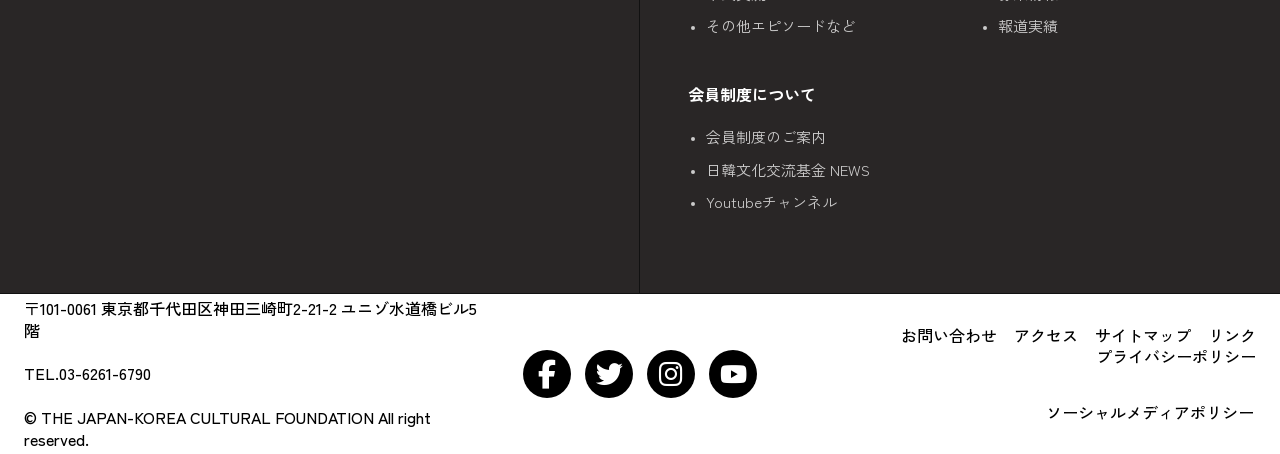
==== commit 13d9d1d2: "Update all pages with responsive renewal changes Co-Authored-By: Claude Sonnet 4.6 <noreply@anthropi" ====
--- a/about.html
+++ b/about.html
@@ -3,7 +3,7 @@
 <head>
   <meta charset="UTF-8">
   <meta name="viewport" content="width=device-width, initial-scale=1.0">
-  <title>基金について | 日韓文化交流基金</title>
+  <title data-ja="基金について | 日韓文化交流基金" data-ko="기금 소개 | 일한문화교류기금">基金について | 日韓文化交流基金</title>
 
   <!-- FONT -->
   <link rel="preconnect" href="https://fonts.googleapis.com">
@@ -12,7 +12,7 @@
   <link rel="stylesheet" href="https://cdnjs.cloudflare.com/ajax/libs/font-awesome/6.5.2/css/all.min.css">
 
   <!-- ABOUT CSS -->
-  <link rel="stylesheet" href="css/about.css">
+  <link rel="stylesheet" href="css/about.css?v=20260626-11">
 </head>
 <body>
   <!-- ==================== HEADER ==================== -->
@@ -38,7 +38,7 @@
           <input id="mobile-search" name="keyword" type="search" placeholder=" " aria-label="キーワードで検索">
           <label class="mobile-nav__search-label" for="mobile-search">
             <i class="fa-solid fa-magnifying-glass" aria-hidden="true"></i>
-            <span class="mobile-nav__search-text">キーワードで検索</span>
+            <span class="mobile-nav__search-text" data-ja="キーワードで検索" data-ko="키워드로 검색">キーワードで検索</span>
           </label>
         </form>
 
@@ -118,7 +118,7 @@
         <div class="mobile-nav__actions">
           <a class="mobile-nav__action" href="./news.html">
             <i class="fa-regular fa-envelope" aria-hidden="true"></i>
-            <span>お問合せ</span>
+            <span data-ja="お問合せ" data-ko="문의">お問合せ</span>
           </a>
         </div>
 
@@ -174,12 +174,13 @@
     <div class="sub-visual__inner">
       <nav class="breadcrumb" aria-label="パンくずリスト">
         <ol class="breadcrumb__list">
-          <li><a href="./index.html">ホーム</a></li>
-          <li aria-current="page">基金について</li>
+          <li><a href="./index.html" data-ja="トップ" data-ko="메인">トップ</a></li>
+          <li aria-current="page" data-ja="基金について" data-ko="기금 소개">基金について</li>
         </ol>
       </nav>
       <p class="sub-visual__label">ABOUT JKCF</p>
       <h1 class="sub-visual__title" id="about-title" data-ja="日韓文化交流基金について" data-ko="일한문화교류기금 소개">日韓文化交流基金について</h1>
+      <p class="sub-visual__desc" data-ja="日韓の相互理解と信頼を育む基金の歩みと活動をご紹介します。" data-ko="한일 상호 이해와 신뢰를 키워 온 기금의 발자취와 활동을 소개합니다.">日韓の相互理解と信頼を育む基金の歩みと活動をご紹介します。</p>
     </div>
   </section>
 
@@ -191,16 +192,16 @@
           <div class="about-section__header">
             <p class="about-section__number">01</p>
             <div>
-              <p class="about-section__eyebrow">Greetings</p>
-              <h2 class="about-section__title" id="greeting-title">ごあいさつ</h2>
+              <p class="about-section__eyebrow" data-ja="Greetings" data-ko="인사말">Greetings</p>
+              <h2 class="about-section__title" id="greeting-title" data-ja="ごあいさつ" data-ko="인사말">ごあいさつ</h2>
             </div>
           </div>
           <div class="about-section__body about-text">
-            <p>日韓文化交流基金は1983年12月15日に創立された公益財団法人です。創立以来、日韓間の交流活動に特化した民間団体として、両国国民間の相互理解増進と信頼関係発展のため、各種の青少年交流事業、学術交流、また草の根レベルでの交流を支援する事業等を実施してまいりました。</p>
-            <p>青少年交流事業では、両国の中・高校生、大学生、教員の相互訪問事業を大きな規模で実施しています。学校訪問やホームステイ等を通じて参加者が直接触れ合う相互訪問事業は、当基金の事業の中核をなすものです。</p>
-            <p>学術交流では、フェローシップ事業で日韓の研究者の相手国での滞在研究を支援する等、両国の研究者間のネットワーク構築にも実績を挙げています。</p>
-            <p>私ども日韓文化交流基金は引き続き交流事業を展開してまいりますので、このホームページをご覧いただき、当基金の活動について御理解を深めていただければ幸いです。</p>
-            <p class="about-text__signature">公益財団法人 日韓文化交流基金</p>
+            <p data-ja="日韓文化交流基金は1983年12月15日に創立された公益財団法人です。創立以来、日韓間の交流活動に特化した民間団体として、両国国民間の相互理解増進と信頼関係発展のため、各種の青少年交流事業、学術交流、また草の根レベルでの交流を支援する事業等を実施してまいりました。" data-ko="일한문화교류기금은 1983년 12월 15일에 설립된 공익재단법인입니다. 설립 이후 한일 간 교류 활동에 특화된 민간단체로서 양국 국민의 상호 이해 증진과 신뢰 관계 발전을 위해 다양한 청소년 교류 사업, 학술 교류, 풀뿌리 차원의 교류 지원 사업 등을 실시해 왔습니다.">日韓文化交流基金は1983年12月15日に創立された公益財団法人です。創立以来、日韓間の交流活動に特化した民間団体として、両国国民間の相互理解増進と信頼関係発展のため、各種の青少年交流事業、学術交流、また草の根レベルでの交流を支援する事業等を実施してまいりました。</p>
+            <p data-ja="青少年交流事業では、両国の中・高校生、大学生、教員の相互訪問事業を大きな規模で実施しています。学校訪問やホームステイ等を通じて参加者が直接触れ合う相互訪問事業は、当基金の事業の中核をなすものです。" data-ko="청소년 교류 사업에서는 양국의 중·고등학생, 대학생, 교원을 대상으로 한 상호 방문 사업을 대규모로 실시하고 있습니다. 학교 방문과 홈스테이 등을 통해 참가자들이 직접 교류하는 상호 방문 사업은 본 기금 사업의 핵심입니다.">青少年交流事業では、両国の中・高校生、大学生、教員の相互訪問事業を大きな規模で実施しています。学校訪問やホームステイ等を通じて参加者が直接触れ合う相互訪問事業は、当基金の事業の中核をなすものです。</p>
+            <p data-ja="学術交流では、フェローシップ事業で日韓の研究者の相手国での滞在研究を支援する等、両国の研究者間のネットワーク構築にも実績を挙げています。" data-ko="학술 교류에서는 펠로십 사업을 통해 한일 연구자가 상대국에서 체류 연구를 할 수 있도록 지원하는 등, 양국 연구자 간 네트워크 구축에도 성과를 쌓아 왔습니다.">学術交流では、フェローシップ事業で日韓の研究者の相手国での滞在研究を支援する等、両国の研究者間のネットワーク構築にも実績を挙げています。</p>
+            <p data-ja="私ども日韓文化交流基金は引き続き交流事業を展開してまいりますので、このホームページをご覧いただき、当基金の活動について御理解を深めていただければ幸いです。" data-ko="저희 일한문화교류기금은 앞으로도 교류 사업을 계속 전개해 나가겠습니다. 이 홈페이지를 통해 본 기금의 활동에 대한 이해를 넓혀 주시기를 바랍니다.">私ども日韓文化交流基金は引き続き交流事業を展開してまいりますので、このホームページをご覧いただき、当基金の活動について御理解を深めていただければ幸いです。</p>
+            <p class="about-text__signature" data-ja="公益財団法人 日韓文化交流基金" data-ko="공익재단법인 일한문화교류기금">公益財団法人 日韓文化交流基金</p>
           </div>
         </section>
 
@@ -208,23 +209,23 @@
           <div class="about-section__header">
             <p class="about-section__number">02</p>
             <div>
-              <p class="about-section__eyebrow">History</p>
-              <h2 class="about-section__title" id="history-title">沿革</h2>
+              <p class="about-section__eyebrow" data-ja="History" data-ko="연혁">History</p>
+              <h2 class="about-section__title" id="history-title" data-ja="沿革" data-ko="연혁">沿革</h2>
             </div>
           </div>
           <div class="about-timeline">
             <dl>
-              <div><dt>1983年</dt><dd>財団法人日韓文化交流基金設立</dd></div>
-              <div><dt>1986年</dt><dd>日韓・韓日合同学術会議（～2001年度）</dd></div>
-              <div><dt>1989年</dt><dd>日本政府より「日韓学術文化青少年交流事業」を受託。大学生・教員等の招聘・派遣事業、フェローシップ事業、助成事業を開始。</dd></div>
-              <div><dt>1995年</dt><dd>日本政府より「日韓平和友好計画事業」を受託。図書センター開設。</dd></div>
-              <div><dt>1999年</dt><dd>第1期日韓文化交流会議発足。高校生および中学生交流事業開始。「日韓文化交流基金賞」創設。</dd></div>
-              <div><dt>2007年</dt><dd>「21世紀東アジア青少年大交流計画（JENESYS）」開始。</dd></div>
-              <div><dt>2012年</dt><dd>公益財団法人日韓文化交流基金へ移行。</dd></div>
-              <div><dt>2013年</dt><dd>「JENESYS2.0」開始。創立30周年記念事業実施。</dd></div>
-              <div><dt>2015年</dt><dd>日韓国交正常化50周年記念事業実施。</dd></div>
-              <div><dt>2023年</dt><dd>創立40周年記念事業実施。</dd></div>
-              <div><dt>2025年</dt><dd>日韓国交正常化60周年記念事業実施。新ロゴマーク制定。</dd></div>
+              <div><dt data-ja="1983年" data-ko="1983년">1983年</dt><dd data-ja="財団法人日韓文化交流基金設立" data-ko="재단법인 일한문화교류기금 설립">財団法人日韓文化交流基金設立</dd></div>
+              <div><dt data-ja="1986年" data-ko="1986년">1986年</dt><dd data-ja="日韓・韓日合同学術会議（～2001年度）" data-ko="일한·한일 합동 학술회의(2001년도까지)">日韓・韓日合同学術会議（～2001年度）</dd></div>
+              <div><dt data-ja="1989年" data-ko="1989년">1989年</dt><dd data-ja="日本政府より「日韓学術文化青少年交流事業」を受託。大学生・教員等の招聘・派遣事業、フェローシップ事業、助成事業を開始。" data-ko="일본 정부로부터 ‘일한 학술문화 청소년 교류 사업’을 수탁. 대학생·교원 등의 초청·파견 사업, 펠로십 사업, 조성 사업을 시작.">日本政府より「日韓学術文化青少年交流事業」を受託。大学生・教員等の招聘・派遣事業、フェローシップ事業、助成事業を開始。</dd></div>
+              <div><dt data-ja="1995年" data-ko="1995년">1995年</dt><dd data-ja="日本政府より「日韓平和友好計画事業」を受託。図書センター開設。" data-ko="일본 정부로부터 ‘일한 평화우호계획 사업’을 수탁. 도서센터 개설.">日本政府より「日韓平和友好計画事業」を受託。図書センター開設。</dd></div>
+              <div><dt data-ja="1999年" data-ko="1999년">1999年</dt><dd data-ja="第1期日韓文化交流会議発足。高校生および中学生交流事業開始。「日韓文化交流基金賞」創設。" data-ko="제1기 일한문화교류회의 발족. 고등학생 및 중학생 교류 사업 시작. ‘일한문화교류기금상’ 창설.">第1期日韓文化交流会議発足。高校生および中学生交流事業開始。「日韓文化交流基金賞」創設。</dd></div>
+              <div><dt data-ja="2007年" data-ko="2007년">2007年</dt><dd data-ja="「21世紀東アジア青少年大交流計画（JENESYS）」開始。" data-ko="‘21세기 동아시아 청소년 대교류 계획(JENESYS)’ 시작.">「21世紀東アジア青少年大交流計画（JENESYS）」開始。</dd></div>
+              <div><dt data-ja="2012年" data-ko="2012년">2012年</dt><dd data-ja="公益財団法人日韓文化交流基金へ移行。" data-ko="공익재단법인 일한문화교류기금으로 이행.">公益財団法人日韓文化交流基金へ移行。</dd></div>
+              <div><dt data-ja="2013年" data-ko="2013년">2013年</dt><dd data-ja="「JENESYS2.0」開始。創立30周年記念事業実施。" data-ko="‘JENESYS2.0’ 시작. 창립 30주년 기념사업 실시.">「JENESYS2.0」開始。創立30周年記念事業実施。</dd></div>
+              <div><dt data-ja="2015年" data-ko="2015년">2015年</dt><dd data-ja="日韓国交正常化50周年記念事業実施。" data-ko="한일 국교 정상화 50주년 기념사업 실시.">日韓国交正常化50周年記念事業実施。</dd></div>
+              <div><dt data-ja="2023年" data-ko="2023년">2023年</dt><dd data-ja="創立40周年記念事業実施。" data-ko="창립 40주년 기념사업 실시.">創立40周年記念事業実施。</dd></div>
+              <div><dt data-ja="2025年" data-ko="2025년">2025年</dt><dd data-ja="日韓国交正常化60周年記念事業実施。新ロゴマーク制定。" data-ko="한일 국교 정상화 60주년 기념사업 실시. 새 로고 마크 제정.">日韓国交正常化60周年記念事業実施。新ロゴマーク制定。</dd></div>
             </dl>
           </div>
         </section>
@@ -233,52 +234,52 @@
           <div class="about-section__header">
             <p class="about-section__number">03</p>
             <div>
-              <p class="about-section__eyebrow">Board member</p>
-              <h2 class="about-section__title" id="member-title">役員</h2>
+              <p class="about-section__eyebrow" data-ja="Board member" data-ko="임원">Board member</p>
+              <h2 class="about-section__title" id="member-title" data-ja="役員" data-ko="임원">役員</h2>
             </div>
           </div>
           <div class="member-list">
             <section class="member-group" aria-labelledby="member-chair-title">
-              <h3 class="member-group__title" id="member-chair-title">会長</h3>
-              <dl class="member-table"><div><dt>古賀 信行</dt><dd>元野村ホールディングス株式会社 取締役会長</dd></div></dl>
+              <h3 class="member-group__title" id="member-chair-title" data-ja="会長" data-ko="회장">会長</h3>
+              <dl class="member-table"><div><dt data-ja="古賀 信行" data-ko="고가 노부유키">古賀 信行</dt><dd data-ja="元野村ホールディングス株式会社 取締役会長" data-ko="전 노무라홀딩스 주식회사 이사회 회장">元野村ホールディングス株式会社 取締役会長</dd></div></dl>
             </section>
             <section class="member-group" aria-labelledby="member-president-title">
-              <h3 class="member-group__title" id="member-president-title">理事長</h3>
-              <dl class="member-table"><div><dt>鹿取 克章</dt><dd>元駐インドネシア大使</dd></div></dl>
+              <h3 class="member-group__title" id="member-president-title" data-ja="理事長" data-ko="이사장">理事長</h3>
+              <dl class="member-table"><div><dt data-ja="鹿取 克章" data-ko="가토리 요시아키">鹿取 克章</dt><dd data-ja="元駐インドネシア大使" data-ko="전 주인도네시아 대사">元駐インドネシア大使</dd></div></dl>
             </section>
             <section class="member-group" aria-labelledby="member-director-title">
-              <h3 class="member-group__title" id="member-director-title">理事</h3>
+              <h3 class="member-group__title" id="member-director-title" data-ja="理事" data-ko="이사">理事</h3>
               <dl class="member-table">
-                <div><dt>戸塚 進也</dt><dd>元掛川市長 元衆議院議員</dd></div>
-                <div><dt>吉田 光男</dt><dd>東京大学名誉教授 放送大学名誉教授</dd></div>
-                <div><dt>西澤 豊</dt><dd>新聞通信調査会理事長 元時事通信社社長</dd></div>
-                <div><dt>久保田 政一</dt><dd>日本経済団体連合会副会長</dd></div>
-                <div><dt>佐々木 聖子</dt><dd>入管協会業務執行理事</dd></div>
-                <div><dt>長 久光</dt><dd>日韓文化交流基金業務執行理事・事務局長</dd></div>
+                <div><dt data-ja="戸塚 進也" data-ko="도쓰카 신야">戸塚 進也</dt><dd data-ja="元掛川市長 元衆議院議員" data-ko="전 가케가와 시장, 전 중의원 의원">元掛川市長 元衆議院議員</dd></div>
+                <div><dt data-ja="吉田 光男" data-ko="요시다 미쓰오">吉田 光男</dt><dd data-ja="東京大学名誉教授 放送大学名誉教授" data-ko="도쿄대학 명예교수, 방송대학 명예교수">東京大学名誉教授 放送大学名誉教授</dd></div>
+                <div><dt data-ja="西澤 豊" data-ko="니시자와 유타카">西澤 豊</dt><dd data-ja="新聞通信調査会理事長 元時事通信社社長" data-ko="신문통신조사회 이사장, 전 지지통신사 사장">新聞通信調査会理事長 元時事通信社社長</dd></div>
+                <div><dt data-ja="久保田 政一" data-ko="구보타 마사카즈">久保田 政一</dt><dd data-ja="日本経済団体連合会副会長" data-ko="일본경제단체연합회 부회장">日本経済団体連合会副会長</dd></div>
+                <div><dt data-ja="佐々木 聖子" data-ko="사사키 쇼코">佐々木 聖子</dt><dd data-ja="入管協会業務執行理事" data-ko="입관협회 업무집행이사">入管協会業務執行理事</dd></div>
+                <div><dt data-ja="長 久光" data-ko="초 히사미쓰">長 久光</dt><dd data-ja="日韓文化交流基金業務執行理事・事務局長" data-ko="일한문화교류기금 업무집행이사·사무국장">日韓文化交流基金業務執行理事・事務局長</dd></div>
               </dl>
             </section>
             <section class="member-group" aria-labelledby="member-auditor-title">
-              <h3 class="member-group__title" id="member-auditor-title">監事</h3>
-              <dl class="member-table"><div><dt>久保 直生</dt><dd>公認会計士 税理士</dd></div></dl>
+              <h3 class="member-group__title" id="member-auditor-title" data-ja="監事" data-ko="감사">監事</h3>
+              <dl class="member-table"><div><dt data-ja="久保 直生" data-ko="구보 나오키">久保 直生</dt><dd data-ja="公認会計士 税理士" data-ko="공인회계사, 세무사">公認会計士 税理士</dd></div></dl>
             </section>
             <section class="member-group" aria-labelledby="member-council-title">
-              <h3 class="member-group__title" id="member-council-title">評議員</h3>
+              <h3 class="member-group__title" id="member-council-title" data-ja="評議員" data-ko="평의원">評議員</h3>
               <dl class="member-table">
-                <div><dt>伊藤 亞人</dt><dd>東京大学名誉教授</dd></div>
-                <div><dt>佐藤 俊行</dt><dd>前国際公共放送（PBI）事務局長 元NHK国際放送総局特別主幹</dd></div>
-                <div><dt>平田 オリザ</dt><dd>劇作家 演出家 芸術文化観光専門職大学学長</dd></div>
-                <div><dt>中島 透</dt><dd>元ソウルジャパンクラブ理事長</dd></div>
-                <div><dt>太田 誠</dt><dd>経団連総合政策研究所参与</dd></div>
-                <div><dt>武井 一</dt><dd>高校教員</dd></div>
-                <div><dt>高麗 文康</dt><dd>高麗神社宮司</dd></div>
-                <div><dt>柄 博子</dt><dd>東京外国語大学監事</dd></div>
+                <div><dt data-ja="伊藤 亞人" data-ko="이토 아비토">伊藤 亞人</dt><dd data-ja="東京大学名誉教授" data-ko="도쿄대학 명예교수">東京大学名誉教授</dd></div>
+                <div><dt data-ja="佐藤 俊行" data-ko="사토 도시유키">佐藤 俊行</dt><dd data-ja="前国際公共放送（PBI）事務局長 元NHK国際放送総局特別主幹" data-ko="전 국제공공방송(PBI) 사무국장, 전 NHK 국제방송총국 특별주간">前国際公共放送（PBI）事務局長 元NHK国際放送総局特別主幹</dd></div>
+                <div><dt data-ja="平田 オリザ" data-ko="히라타 오리자">平田 オリザ</dt><dd data-ja="劇作家 演出家 芸術文化観光専門職大学学長" data-ko="극작가·연출가, 예술문화관광전문직대학 학장">劇作家 演出家 芸術文化観光専門職大学学長</dd></div>
+                <div><dt data-ja="中島 透" data-ko="나카지마 도오루">中島 透</dt><dd data-ja="元ソウルジャパンクラブ理事長" data-ko="전 서울재팬클럽 이사장">元ソウルジャパンクラブ理事長</dd></div>
+                <div><dt data-ja="太田 誠" data-ko="오타 마코토">太田 誠</dt><dd data-ja="経団連総合政策研究所参与" data-ko="경단련 종합정책연구소 참여">経団連総合政策研究所参与</dd></div>
+                <div><dt data-ja="武井 一" data-ko="다케이 하지메">武井 一</dt><dd data-ja="高校教員" data-ko="고등학교 교원">高校教員</dd></div>
+                <div><dt data-ja="高麗 文康" data-ko="고마 후미야스">高麗 文康</dt><dd data-ja="高麗神社宮司" data-ko="고마신사 궁사">高麗神社宮司</dd></div>
+                <div><dt data-ja="柄 博子" data-ko="쓰카 히로코">柄 博子</dt><dd data-ja="東京外国語大学監事" data-ko="도쿄외국어대학 감사">東京外国語大学監事</dd></div>
               </dl>
             </section>
             <section class="member-group" aria-labelledby="member-adviser-title">
-              <h3 class="member-group__title" id="member-adviser-title">顧問</h3>
+              <h3 class="member-group__title" id="member-adviser-title" data-ja="顧問" data-ko="고문">顧問</h3>
               <dl class="member-table">
-                <div><dt>内田 富夫</dt><dd>元日韓文化交流基金理事長</dd></div>
-                <div><dt>小野 正昭</dt><dd>前日韓文化交流基金理事長</dd></div>
+                <div><dt data-ja="内田 富夫" data-ko="우치다 도미오">内田 富夫</dt><dd data-ja="元日韓文化交流基金理事長" data-ko="전 일한문화교류기금 이사장">元日韓文化交流基金理事長</dd></div>
+                <div><dt data-ja="小野 正昭" data-ko="오노 마사아키">小野 正昭</dt><dd data-ja="前日韓文化交流基金理事長" data-ko="전 일한문화교류기금 이사장">前日韓文化交流基金理事長</dd></div>
               </dl>
             </section>
           </div>
@@ -288,17 +289,17 @@
           <div class="about-section__header">
             <p class="about-section__number">04</p>
             <div>
-              <p class="about-section__eyebrow">Location</p>
-              <h2 class="about-section__title" id="location-title">所在地</h2>
+              <p class="about-section__eyebrow" data-ja="Location" data-ko="소재지">Location</p>
+              <h2 class="about-section__title" id="location-title" data-ja="所在地" data-ko="소재지">所在地</h2>
             </div>
           </div>
           <div class="location-box">
-            <p>〒101-0061 東京都千代田区神田三崎町2-21-2 プライム水道橋ビル5階</p>
+            <p data-ja="〒101-0061 東京都千代田区神田三崎町2-21-2 プライム水道橋ビル5階" data-ko="〒101-0061 도쿄도 지요다구 간다미사키초 2-21-2 프라임 스이도바시 빌딩 5층">〒101-0061 東京都千代田区神田三崎町2-21-2 プライム水道橋ビル5階</p>
             <p>TEL:03-6261-6790　FAX:03-6261-6780</p>
           </div>
           <div class="station-list" aria-label="日韓文化交流基金の最寄り駅">
-            <div><strong>水道橋駅 JR中央・総武線</strong><span>東口・西口より徒歩3分</span></div>
-            <div><strong>水道橋駅 都営三田線</strong><span>A2出口より徒歩4分</span></div>
+            <div><strong data-ja="水道橋駅 JR中央・総武線" data-ko="스이도바시역 JR 주오·소부선">水道橋駅 JR中央・総武線</strong><span data-ja="東口・西口より徒歩3分" data-ko="동쪽 출구·서쪽 출구에서 도보 3분">東口・西口より徒歩3分</span></div>
+            <div><strong data-ja="水道橋駅 都営三田線" data-ko="스이도바시역 도에이 미타선">水道橋駅 都営三田線</strong><span data-ja="A2出口より徒歩4分" data-ko="A2 출구에서 도보 4분">A2出口より徒歩4分</span></div>
           </div>
         </section>
 
@@ -306,27 +307,27 @@
           <div class="about-section__header">
             <p class="about-section__number">05</p>
             <div>
-              <p class="about-section__eyebrow">Information disclosure</p>
-              <h2 class="about-section__title" id="disclosure-title">情報公開</h2>
+              <p class="about-section__eyebrow" data-ja="Information disclosure" data-ko="정보 공개">Information disclosure</p>
+              <h2 class="about-section__title" id="disclosure-title" data-ja="情報公開" data-ko="정보 공개">情報公開</h2>
             </div>
           </div>
           <div class="disclosure-grid">
             <section class="disclosure-card" aria-labelledby="rules-title">
-              <h3 id="rules-title">定款・規程等・組織図</h3>
+              <h3 id="rules-title" data-ja="定款・規程等・組織図" data-ko="정관·규정 등·조직도">定款・規程等・組織図</h3>
               <ul>
-                <li><a href="https://jkcf.or.jp/about/" target="_blank" rel="noopener">原サイトでPDFを確認する</a></li>
+                <li><a href="https://jkcf.or.jp/about/" target="_blank" rel="noopener" data-ja="原サイトでPDFを確認する" data-ko="원 사이트에서 PDF 확인하기">原サイトでPDFを確認する</a></li>
               </ul>
             </section>
             <section class="disclosure-card" aria-labelledby="report-title">
-              <h3 id="report-title">事業実績</h3>
+              <h3 id="report-title" data-ja="事業実績" data-ko="사업 실적">事業実績</h3>
               <ul>
-                <li><a href="https://jkcf.or.jp/about/" target="_blank" rel="noopener">原サイトでPDFを確認する</a></li>
+                <li><a href="https://jkcf.or.jp/about/" target="_blank" rel="noopener" data-ja="原サイトでPDFを確認する" data-ko="원 사이트에서 PDF 확인하기">原サイトでPDFを確認する</a></li>
               </ul>
             </section>
             <section class="disclosure-card" aria-labelledby="finance-title">
-              <h3 id="finance-title">財務諸表等</h3>
+              <h3 id="finance-title" data-ja="財務諸表等" data-ko="재무제표 등">財務諸表等</h3>
               <ul>
-                <li><a href="https://jkcf.or.jp/about/" target="_blank" rel="noopener">原サイトでPDFを確認する</a></li>
+                <li><a href="https://jkcf.or.jp/about/" target="_blank" rel="noopener" data-ja="原サイトでPDFを確認する" data-ko="원 사이트에서 PDF 확인하기">原サイトでPDFを確認する</a></li>
               </ul>
             </section>
           </div>
@@ -335,13 +336,13 @@
 
       <aside class="page-menu" aria-label="ページ内メニュー">
         <div class="page-menu__inner">
-          <p class="page-menu__title">ページ内メニュー</p>
+          <p class="page-menu__title" data-ja="ページ内メニュー" data-ko="페이지 내 메뉴">ページ内メニュー</p>
           <nav>
-            <a href="#greeting">ごあいさつ</a>
-            <a href="#history">沿革</a>
-            <a href="#member">役員</a>
-            <a href="#location">所在地</a>
-            <a href="#disclosure">情報公開</a>
+            <a href="#greeting" data-ja="ごあいさつ" data-ko="인사말">ごあいさつ</a>
+            <a href="#history" data-ja="沿革" data-ko="연혁">沿革</a>
+            <a href="#member" data-ja="役員" data-ko="임원">役員</a>
+            <a href="#location" data-ja="所在地" data-ko="소재지">所在地</a>
+            <a href="#disclosure" data-ja="情報公開" data-ko="정보 공개">情報公開</a>
           </nav>
         </div>
       </aside>
@@ -417,10 +418,10 @@
   </footer>
 
   <!-- ==================== FOOTER 02 ==================== -->
-  <div class="footer-secondary">
+  <div class="footer-secondary" data-footer-secondary>
     <div class="footer-secondary__inner">
       <div class="footer-secondary__info">
-        <p>〒101-0061 東京都千代田区神田三崎町2-21-2 ユニゾ水道橋ビル5階</p>
+        <p data-ja="〒101-0061 東京都千代田区神田三崎町2-21-2 ユニゾ水道橋ビル5階" data-ko="〒101-0061 도쿄도 지요다구 간다미사키초 2-21-2 유니조 스이도바시 빌딩 5층">〒101-0061 東京都千代田区神田三崎町2-21-2 ユニゾ水道橋ビル5階</p>
         <p>TEL.03-6261-6790</p>
         <p>&copy; THE JAPAN-KOREA CULTURAL FOUNDATION All right reserved.</p>
       </div>
@@ -434,18 +435,18 @@
 
       <div class="footer-secondary__links" aria-label="フッターリンク">
         <p>
-          <span>お問い合わせ</span>
-          <span>アクセス</span>
-          <span>サイトマップ</span>
-          <span>リンク</span>
-          <span>プライバシーポリシー</span>
+          <span data-ja="お問い合わせ" data-ko="문의">お問い合わせ</span>
+          <span data-ja="アクセス" data-ko="오시는 길">アクセス</span>
+          <span data-ja="サイトマップ" data-ko="사이트맵">サイトマップ</span>
+          <span data-ja="リンク" data-ko="관련 링크">リンク</span>
+          <span data-ja="プライバシーポリシー" data-ko="개인정보 처리방침">プライバシーポリシー</span>
         </p>
-        <p>ソーシャルメディアポリシー</p>
+        <p data-ja="ソーシャルメディアポリシー" data-ko="소셜 미디어 운영정책">ソーシャルメディアポリシー</p>
       </div>
     </div>
   </div>
 
   <!-- SUBPAGE JAVASCRIPT -->
-  <script src="js/subpage.js"></script>
+  <script src="js/subpage.js?v=20260625-2"></script>
 </body>
 </html>
--- a/css/about.css
+++ b/css/about.css
@@ -1,4 +1,66 @@
-/* ==================== ROOT ==================== */
+﻿/* ==================== ROOT ==================== */
+@font-face {
+  font-family: "Escoredream";
+  src: url("https://cdn.jsdelivr.net/gh/projectnoonnu/noonfonts_six@1.2/S-CoreDream-1Thin.woff") format("woff");
+  font-weight: 100;
+  font-display: swap;
+}
+
+@font-face {
+  font-family: "Escoredream";
+  src: url("https://cdn.jsdelivr.net/gh/projectnoonnu/noonfonts_six@1.2/S-CoreDream-2ExtraLight.woff") format("woff");
+  font-weight: 200;
+  font-display: swap;
+}
+
+@font-face {
+  font-family: "Escoredream";
+  src: url("https://cdn.jsdelivr.net/gh/projectnoonnu/noonfonts_six@1.2/S-CoreDream-3Light.woff") format("woff");
+  font-weight: 300;
+  font-display: swap;
+}
+
+@font-face {
+  font-family: "Escoredream";
+  src: url("https://cdn.jsdelivr.net/gh/projectnoonnu/noonfonts_six@1.2/S-CoreDream-4Regular.woff") format("woff");
+  font-weight: normal;
+  font-display: swap;
+}
+
+@font-face {
+  font-family: "Escoredream";
+  src: url("https://cdn.jsdelivr.net/gh/projectnoonnu/noonfonts_six@1.2/S-CoreDream-5Medium.woff") format("woff");
+  font-weight: 500;
+  font-display: swap;
+}
+
+@font-face {
+  font-family: "Escoredream";
+  src: url("https://cdn.jsdelivr.net/gh/projectnoonnu/noonfonts_six@1.2/S-CoreDream-6Bold.woff") format("woff");
+  font-weight: 600;
+  font-display: swap;
+}
+
+@font-face {
+  font-family: "Escoredream";
+  src: url("https://cdn.jsdelivr.net/gh/projectnoonnu/noonfonts_six@1.2/S-CoreDream-7ExtraBold.woff") format("woff");
+  font-weight: 700;
+  font-display: swap;
+}
+
+@font-face {
+  font-family: "Escoredream";
+  src: url("https://cdn.jsdelivr.net/gh/projectnoonnu/noonfonts_six@1.2/S-CoreDream-8Heavy.woff") format("woff");
+  font-weight: 800;
+  font-display: swap;
+}
+
+@font-face {
+  font-family: "Escoredream";
+  src: url("https://cdn.jsdelivr.net/gh/projectnoonnu/noonfonts_six@1.2/S-CoreDream-9Black.woff") format("woff");
+  font-weight: 900;
+  font-display: swap;
+}
 :root {
   --color-white: #ffffff;
   --color-green: #11b1af;
@@ -7,6 +69,7 @@
   --color-border: #e6ecef;
   --color-muted: #6f7678;
   --font-family-base: "Zen Kaku Gothic New", sans-serif;
+  --font-family-ko: "Escoredream", sans-serif;
   --header-height: 78px;
   --header-height-scrolled: 64px;
   --inner-width: 1500px;
@@ -15,6 +78,13 @@
 /* ==================== BASE ==================== */
 * {
   box-sizing: border-box;
+}
+
+@media (max-width: 1024px) {
+  .footer-primary__brand .footer-primary__logo {
+    width: min(58%, 300px);
+    margin: 0 auto;
+  }
 }
 
 html {
@@ -29,6 +99,12 @@
   padding-top: var(--header-height);
   font-family: var(--font-family-base);
   color: var(--color-text);
+}
+
+html[lang="ko"],
+html[lang="ko"] body,
+html[lang="ko"] button {
+  font-family: var(--font-family-ko);
 }
 
 a {
@@ -385,20 +461,28 @@
 }
 
 .sub-visual__label {
-  margin: 64px 0 18px;
+  margin: 56px 0 12px;
   color: var(--color-green);
   font-size: 14px;
-  font-weight: 600;
+  font-weight: 700;
+  letter-spacing: 0.12em;
+}
+
+.sub-visual__title {
+  margin: 0 0 14px;
+  color: #414345;
+  font-size: clamp(40px, 3.6vw, 60px);
+  font-weight: 700;
+  line-height: 1.2;
   letter-spacing: 0;
 }
 
-.sub-visual__title {
+.sub-visual__desc {
+  max-width: 680px;
   margin: 0;
-  color: #111111;
-  font-size: clamp(38px, 3.15vw, 58px);
-  font-weight: 700;
-  line-height: 1.28;
-  letter-spacing: 0;
+  color: #4a555b;
+  font-size: 16px;
+  line-height: 1.8;
 }
 
 /* ==================== CONTENTS ==================== */
@@ -441,7 +525,7 @@
   margin: 9px 0 0;
   color: #111111;
   font-size: 14px;
-  font-weight: 900;
+  font-weight: 700;
   line-height: 1;
 }
 
@@ -457,7 +541,7 @@
   margin: 0;
   color: #111111;
   font-size: clamp(30px, 2.4vw, 42px);
-  font-weight: 900;
+  font-weight: 700;
   line-height: 1.35;
   letter-spacing: 0;
 }
@@ -471,7 +555,7 @@
   margin: 0;
   color: #202020;
   font-size: 18px;
-  font-weight: 500;
+  font-weight: 400;
   line-height: 2.1;
   letter-spacing: 0;
 }
@@ -482,7 +566,7 @@
 
 .about-text__signature {
   padding-top: 14px;
-  font-weight: 700;
+  font-weight: 500;
   text-align: right;
 }
 
@@ -520,13 +604,13 @@
 
 .about-timeline dt,
 .member-table dt {
-  font-weight: 900;
+  font-weight: 700;
   background: #f6f7f7;
 }
 
 .about-timeline dd,
 .member-table dd {
-  font-weight: 500;
+  font-weight: 400;
 }
 
 .member-list {
@@ -539,7 +623,7 @@
   margin: 0 0 14px;
   color: #111111;
   font-size: 20px;
-  font-weight: 900;
+  font-weight: 700;
   line-height: 1.4;
 }
 
@@ -554,7 +638,7 @@
   margin: 0;
   color: #202020;
   font-size: 17px;
-  font-weight: 500;
+  font-weight: 400;
   line-height: 1.8;
 }
 
@@ -603,7 +687,7 @@
   margin: 0 0 18px;
   color: #111111;
   font-size: 18px;
-  font-weight: 900;
+  font-weight: 700;
   line-height: 1.45;
 }
 
@@ -618,7 +702,7 @@
 .disclosure-card a {
   color: #202020;
   font-size: 15px;
-  font-weight: 500;
+  font-weight: 400;
   line-height: 1.5;
   text-decoration: underline;
   text-underline-offset: 4px;
@@ -643,7 +727,7 @@
   margin: 0 0 22px;
   color: #111111;
   font-size: 16px;
-  font-weight: 900;
+  font-weight: 700;
   line-height: 1.3;
 }
 
@@ -974,7 +1058,25 @@
     }
 
   .language-switcher {
+      display: block;
+    }
+
+  .language-switcher__button {
+      justify-content: center;
+      width: 46px;
+      min-height: 46px;
+      padding: 0;
+      border-radius: 50%;
+    }
+
+  .language-switcher__current,
+    .language-switcher__arrow {
       display: none;
+    }
+
+  .language-switcher__menu {
+      top: calc(100% + 8px);
+      right: 0;
     }
 
   .site-header__menu-button:focus-visible {
@@ -1099,7 +1201,7 @@
       align-items: center;
       gap: 16px;
       min-height: auto;
-      padding: 24px 44px 24px 0;
+      padding: 24px 44px 24px 24px;
       color: #28313a;
       font-size: 17px;
       font-weight: 500;
@@ -1116,7 +1218,7 @@
   .site-nav__toggle {
       position: absolute;
       top: 18px;
-      right: 0;
+      right: 24px;
       display: inline-flex;
       align-items: center;
       justify-content: center;
@@ -1135,6 +1237,7 @@
       margin-left: auto;
       color: #101820;
       font-size: 16px;
+      transform: translateX(8px);
     }
 
   .site-nav__item--current > .site-nav__link::after,
@@ -1365,6 +1468,10 @@
 }
 
 @media (max-width: 600px) {
+  .footer-primary__logo {
+    width: min(58%, 300px);
+  }
+
   .site-header__inner {
       width: min(100% - 24px, var(--inner-width));
     }
@@ -1374,8 +1481,9 @@
     }
 
   .language-switcher__button {
-      min-height: 38px;
-      padding: 0 10px;
+      width: 42px;
+      min-height: 42px;
+      padding: 0;
     }
 
   .language-switcher__icon {
@@ -1485,7 +1593,11 @@
     }
 
   .sub-visual__title {
-      font-size: 34px;
+      font-size: 36px;
+    }
+
+  .sub-visual__desc {
+      font-size: 14px;
     }
 
   .about-page__inner {
@@ -1570,7 +1682,7 @@
 
   .language-switcher__button {
       gap: 6px;
-      padding: 0 8px;
+      padding: 0;
     }
 
   .language-switcher__current {
